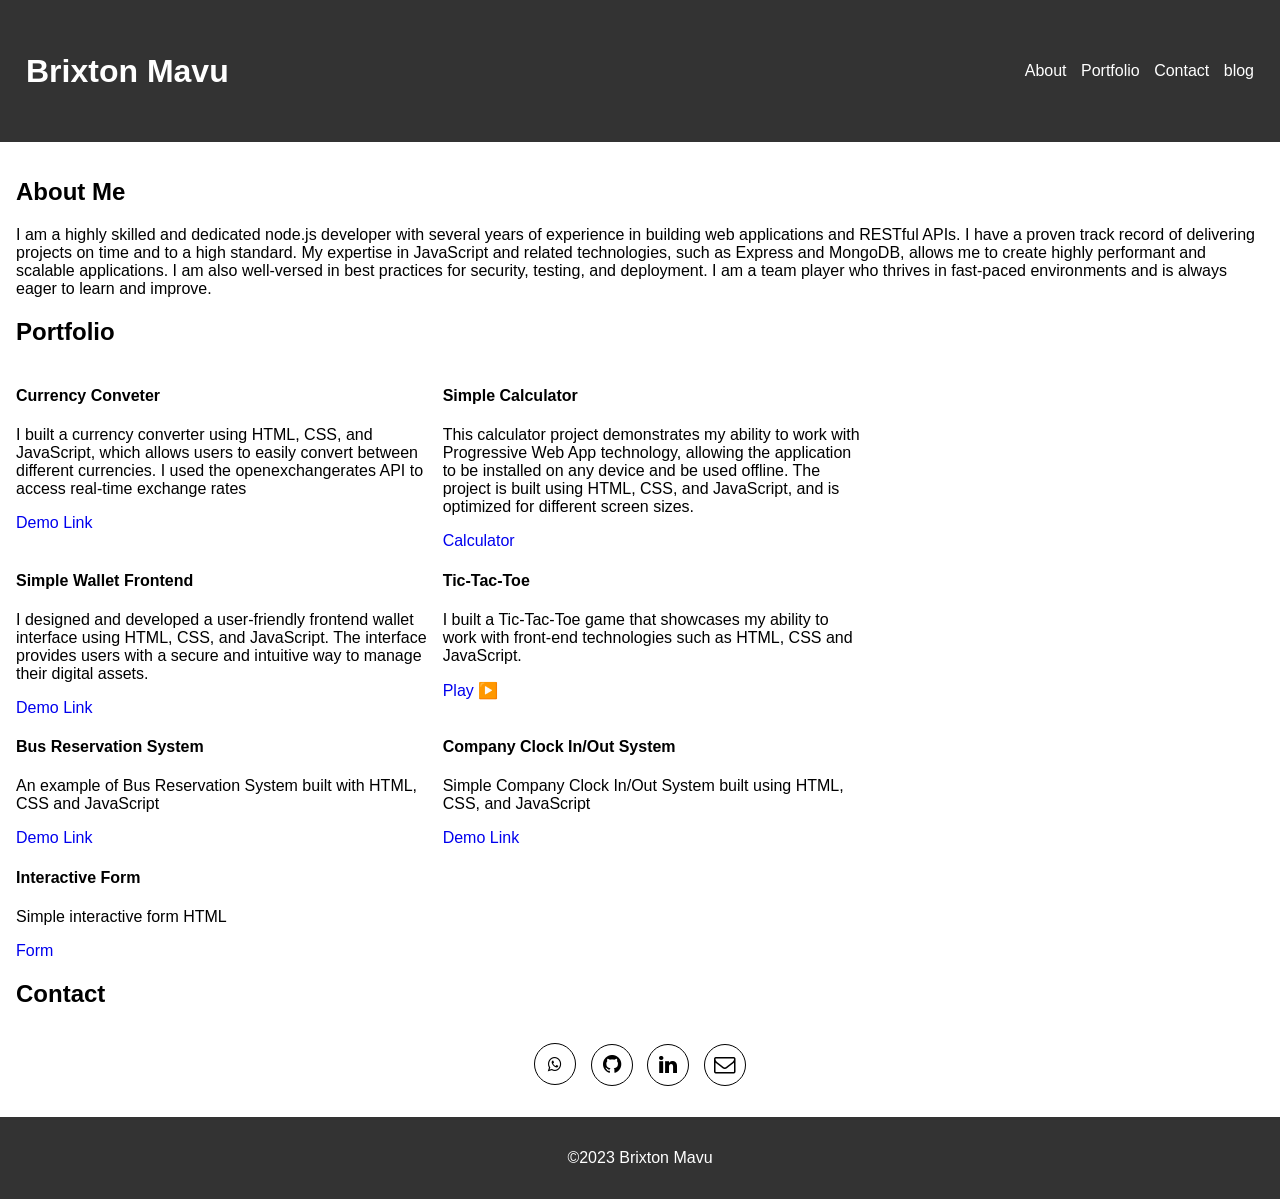
==== index.html @ 009322f6 "Update index.html" ====
<!DOCTYPE html>
<html lang="en">

<head>
	<meta charset="UTF-8">
	<meta http-equiv="X-UA-Compatible" content="IE=edge">
	<meta name="viewport" content="width=device-width, initial-scale=1.0">
	<link rel="stylesheet" href="style.css">
	<title>Brixton Mavu</title>
</head>

<body>
	<header>
		<nav id="navbar">
			<h1 id="heading">Brixton Mavu</h1>
			<ul>
				<li><a href="#about">About</a></li>
				<li><a href="#portfolio">Portfolio</a></li>
				<li><a href="#contact">Contact</a></li>
				<li><a href="https://brixmavu.github.io/js-for-beginners/">blog</a></li>
			</ul>
		</nav>
	</header>
	<main>
		<section id="about">
			<h1>About Me</h1>
			<p>I am a highly skilled and dedicated node.js developer with several years of experience in building web
				applications and RESTful APIs. I have a proven track record of delivering projects on time and to a high
				standard. My expertise in JavaScript and related technologies, such as Express and MongoDB, allows me to
				create highly performant and scalable applications. I am also well-versed in best practices for
				security, testing, and deployment. I am a team player who thrives in fast-paced environments and is
				always eager to learn and improve.</p>
		</section>
		<section id="portfolio">
			<h1>Portfolio</h1>
			<div class="card-layout">
				<!-- A card with given width -->
				<div class="card-layout__item">
					<h4>Currency Conveter</h4>
					<p>I built a currency converter using HTML, CSS, and JavaScript, which allows users to easily convert between different currencies. I used the openexchangerates API to access real-time exchange rates</p>
					<a href="https://brixmavu.github.io/CurrencyConveter/">Demo Link</a>
				</div>
				<div class="card-layout__item">
					<h4>Simple Calculator</h4>
					<p>This calculator project demonstrates my ability to work with Progressive Web App technology, allowing the application to be installed on any device and be used offline. The project is built using HTML, CSS, and JavaScript, and is optimized for different screen sizes.</p>
					<a href="https://brixmavu.github.io/calculator-JS/">Calculator</a>
				</div>
				<div class="card-layout__item">
					<h4>Simple Wallet Frontend</h4>
					<p>I designed and developed a user-friendly frontend wallet interface using HTML, CSS, and JavaScript. The interface provides users with a secure and intuitive way to manage their digital assets.</p>
					<a href="https://brixmavu.github.io/Simple-Wallet-UI-HTML/">Demo Link</a>
				</div>
				<div class="card-layout__item">
					<h4>Tic-Tac-Toe</h4>
					<p>I built a Tic-Tac-Toe game that showcases my ability to work with front-end technologies such as HTML, CSS and JavaScript.</p>
					<a href="https://brixmavu.github.io/Tic-Tac-Toe/">Play ▶️</a>
				</div>
				<div class="card-layout__item">
					<h4>Bus Reservation System</h4>
					<p>An example of Bus Reservation System built with HTML, CSS and JavaScript</p>
					<a href="https://brixmavu.github.io/Bus-Reservations/">Demo Link</a>
				</div>
				<div class="card-layout__item">
					<h4>Company Clock In/Out System</h4>
					<p>Simple Company Clock In/Out System built using HTML, CSS, and JavaScript</p>
					<a href="https://brixmavu.github.io/Company-Clock-In-Out-System/">Demo Link</a>
				</div><div class="card-layout__item">
					<h4>Interactive Form</h4>
					<p>Simple interactive form HTML</p>
					<a href="https://brixmavu.github.io/interactive-form/">Form</a>
				</div>
			</div>
		</section>
		<section id="contact">
			<h1>Contact</h1>
			<div align="center" class="socialbtns">
				<ul>
				<!-- <li><a href="#" class="fa fa-lg fa-facebook"></a></li> -->
				<!-- <li><a href="https://twitter.com/BrixdeMavex" class="fa fa-lg fa-twitter"></a></li> -->
				<li><a href="https://api.whatsapp.com/send?phone=27847481126" class='fa fa-whatsapp'></a></li>
				<!-- <li><a href="#" class="fa fa-lg fa-google-plus"></a></li> -->
				<li><a href="https://github.com/brixmavu" class="fa fa-lg fa-github"></a></li>
				<!-- <li><a href="#" class="fa fa-lg fa-pinterest"></a></li> -->
				<li><a href="https://www.linkedin.com/in/brixton-mavu-785669110/" class="fa fa-lg fa-linkedin"></a></li>
				<!-- <li><a href="#" class="fa fa-lg fa-instagram"></a></li> -->
				<!-- <li><a href="#" class="fa fa-lg fa-youtube"></a></li> -->
				<li><a href="mailto:mavub@gmail.com" class="fa fa-lg fa-envelope-o"></a></li>
				</ul>
				</div>
		</section>
	</main>
	<footer>
		<p>©2023 Brixton Mavu</p>
	</footer>
	<script src="./script.js"></script>
</body>

</html>
---- style.css ----
@import url('//maxcdn.bootstrapcdn.com/font-awesome/4.3.0/css/font-awesome.min.css');

body {
    font-family: Arial, sans-serif;
    margin: 0;
    padding: 0;
}

header {
    background-color: #333;
    color: #fff;
    padding: 1em;
}

header a {
    color: #fff;
    text-decoration: none;
}

#navbar {
	display: flex;
	justify-content: space-between;
	align-items: center;
  }
  #heading {
	font-size: 2rem;
	padding: 10px;
  }
  #navbar ul {
	list-style-type: none;
	margin: 0;
	padding: 0;
  }
  #navbar li {
	display: inline-block;
	margin-right: 10px;
  }
  

main {
    padding: 1em;
}

footer {
    background-color: #333;
    color: #fff;
    padding: 1em;
    text-align: center;
}

.card-layout {
  display: flex;

  /* Put a card in the next row when previous cards take all width */
  flex-wrap: wrap;

  margin-left: -0.25rem;
  margin-right: -0.25rem;
}

.card-layout__item {
  /* There will be 3 cards per row */
  flex-basis: 33.33333%;
/* flex-basis: 50%; */
  padding-left: 0.25rem;
  padding-right: 0.25rem;
}

a, a:hover {
	text-decoration: none;
}

.socialbtns, .socialbtns ul, .socialbtns li {
  margin: 0;
  padding: 5px;
}

.socialbtns li {
    list-style: none outside none;
    display: inline-block;
}

.socialbtns .fa {
	width: 40px;
    height: 28px;
	color: #000;
	background-color: #FFF;
	border: 1px solid #000;
	padding-top: 12px;
	border-radius: 22px;
	-moz-border-radius: 22px;
	-webkit-border-radius: 22px;
	-o-border-radius: 22px;
}

.socialbtns .fa:hover {
	color: #ffffff;
	background-color: #000;
	border: 1px solid #000;
}
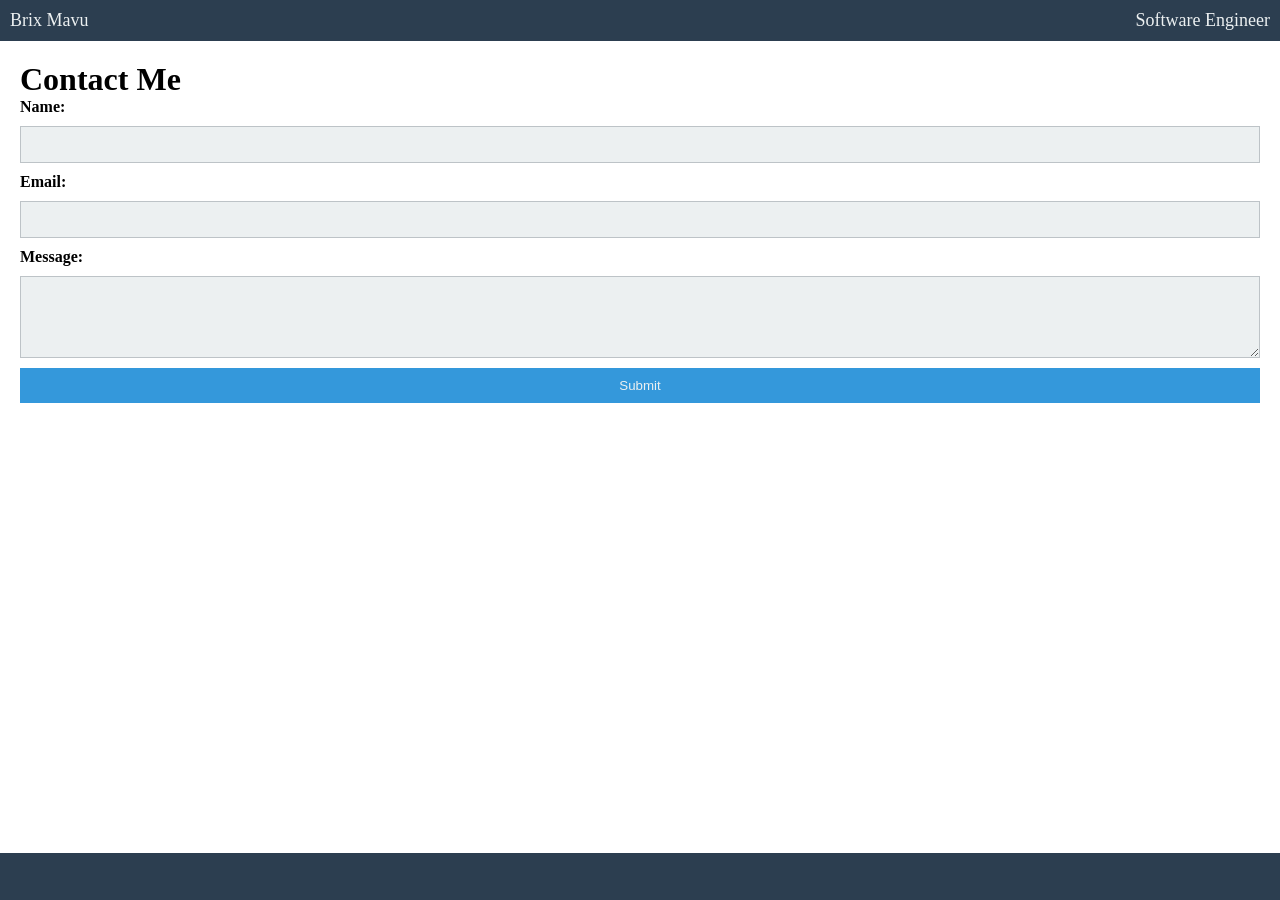
==== commit 66439abf: "new look" ====
--- a/index.html
+++ b/index.html
@@ -1,98 +1,43 @@
 <!DOCTYPE html>
-<html lang="en">
-
+<html>
 <head>
-	<meta charset="UTF-8">
+  <meta charset="UTF-8">
 	<meta http-equiv="X-UA-Compatible" content="IE=edge">
 	<meta name="viewport" content="width=device-width, initial-scale=1.0">
-	<link rel="stylesheet" href="style.css">
+  <link rel="stylesheet" href="./stylesheets/style.css">
+  <link rel="stylesheet" href="./stylesheets/bootstrap-icons.css">
 	<title>Brixton Mavu</title>
 </head>
+<body>
+  <nav>
+    <ul>
+      <li>Brix Mavu</li>
+      <li>Software Engineer</li>
+    </ul>
+  </nav>
 
-<body>
-	<header>
-		<nav id="navbar">
-			<h1 id="heading">Brixton Mavu</h1>
-			<ul>
-				<li><a href="#about">About</a></li>
-				<li><a href="#portfolio">Portfolio</a></li>
-				<li><a href="#contact">Contact</a></li>
-				<li><a href="https://brixmavu.github.io/js-for-beginners/">blog</a></li>
-			</ul>
-		</nav>
-	</header>
-	<main>
-		<section id="about">
-			<h1>About Me</h1>
-			<p>I am a highly skilled and dedicated node.js developer with several years of experience in building web
-				applications and RESTful APIs. I have a proven track record of delivering projects on time and to a high
-				standard. My expertise in JavaScript and related technologies, such as Express and MongoDB, allows me to
-				create highly performant and scalable applications. I am also well-versed in best practices for
-				security, testing, and deployment. I am a team player who thrives in fast-paced environments and is
-				always eager to learn and improve.</p>
-		</section>
-		<section id="portfolio">
-			<h1>Portfolio</h1>
-			<div class="card-layout">
-				<!-- A card with given width -->
-				<div class="card-layout__item">
-					<h4>Currency Conveter</h4>
-					<p>I built a currency converter using HTML, CSS, and JavaScript, which allows users to easily convert between different currencies. I used the openexchangerates API to access real-time exchange rates</p>
-					<a href="https://brixmavu.github.io/CurrencyConveter/">Demo Link</a>
-				</div>
-				<div class="card-layout__item">
-					<h4>Simple Calculator</h4>
-					<p>This calculator project demonstrates my ability to work with Progressive Web App technology, allowing the application to be installed on any device and be used offline. The project is built using HTML, CSS, and JavaScript, and is optimized for different screen sizes.</p>
-					<a href="https://brixmavu.github.io/calculator-JS/">Calculator</a>
-				</div>
-				<div class="card-layout__item">
-					<h4>Simple Wallet Frontend</h4>
-					<p>I designed and developed a user-friendly frontend wallet interface using HTML, CSS, and JavaScript. The interface provides users with a secure and intuitive way to manage their digital assets.</p>
-					<a href="https://brixmavu.github.io/Simple-Wallet-UI-HTML/">Demo Link</a>
-				</div>
-				<div class="card-layout__item">
-					<h4>Tic-Tac-Toe</h4>
-					<p>I built a Tic-Tac-Toe game that showcases my ability to work with front-end technologies such as HTML, CSS and JavaScript.</p>
-					<a href="https://brixmavu.github.io/Tic-Tac-Toe/">Play ▶️</a>
-				</div>
-				<div class="card-layout__item">
-					<h4>Bus Reservation System</h4>
-					<p>An example of Bus Reservation System built with HTML, CSS and JavaScript</p>
-					<a href="https://brixmavu.github.io/Bus-Reservations/">Demo Link</a>
-				</div>
-				<div class="card-layout__item">
-					<h4>Company Clock In/Out System</h4>
-					<p>Simple Company Clock In/Out System built using HTML, CSS, and JavaScript</p>
-					<a href="https://brixmavu.github.io/Company-Clock-In-Out-System/">Demo Link</a>
-				</div><div class="card-layout__item">
-					<h4>Interactive Form</h4>
-					<p>Simple interactive form HTML</p>
-					<a href="https://brixmavu.github.io/interactive-form/">Form</a>
-				</div>
-			</div>
-		</section>
-		<section id="contact">
-			<h1>Contact</h1>
-			<div align="center" class="socialbtns">
-				<ul>
-				<!-- <li><a href="#" class="fa fa-lg fa-facebook"></a></li> -->
-				<!-- <li><a href="https://twitter.com/BrixdeMavex" class="fa fa-lg fa-twitter"></a></li> -->
-				<li><a href="https://api.whatsapp.com/send?phone=27847481126" class='fa fa-whatsapp'></a></li>
-				<!-- <li><a href="#" class="fa fa-lg fa-google-plus"></a></li> -->
-				<li><a href="https://github.com/brixmavu" class="fa fa-lg fa-github"></a></li>
-				<!-- <li><a href="#" class="fa fa-lg fa-pinterest"></a></li> -->
-				<li><a href="https://www.linkedin.com/in/brixton-mavu-785669110/" class="fa fa-lg fa-linkedin"></a></li>
-				<!-- <li><a href="#" class="fa fa-lg fa-instagram"></a></li> -->
-				<!-- <li><a href="#" class="fa fa-lg fa-youtube"></a></li> -->
-				<li><a href="mailto:mavub@gmail.com" class="fa fa-lg fa-envelope-o"></a></li>
-				</ul>
-				</div>
-		</section>
-	</main>
-	<footer>
-		<p>©2023 Brixton Mavu</p>
-	</footer>
-	<script src="./script.js"></script>
+  <main>
+    <h1>Contact Me</h1>
+    <form id="contact-form">
+      <label for="name">Name:</label>
+      <input type="text" id="name" name="name" required>
+
+      <label for="email">Email:</label>
+      <input type="email" id="email" name="email" required>
+
+      <label for="message">Message:</label>
+      <textarea id="message" name="message" rows="4" required></textarea>
+
+      <button type="submit">Submit</button>
+    </form>
+  </main>
+
+  <footer>
+  <a href="https://wa.me/27847481126" class="bi bi-whatsapp" target="_blank" title="WhatsApp"></a>
+  <a href="https://github.com/brixmavu" class="bi bi-github" target="_blank" title="GitHub"></a>
+  <a href="https://www.linkedin.com/in/brixton-mavu-785669110/" class="bi bi-linkedin" target="_blank" title="LinkedIn"></a>
+  <a href="mailto:mavub@gmail.com" class="bi bi-envelope-fill" title="Email"></a>
+</footer>
+<script src="./javascripts/script.js"></script>
 </body>
-
-</html>
+</html>
--- a/stylesheets/style.css
+++ b/stylesheets/style.css
@@ -0,0 +1,94 @@
+ /* Reset default styles */
+ * {
+    margin: 0;
+    padding: 0;
+    box-sizing: border-box;
+  }
+
+
+/* Style for the navigation bar */
+nav {
+  background-color: #2C3E50;
+  color: #ECF0F1;
+  padding: 10px;
+}
+
+ul {
+  display: flex;
+  justify-content: space-between;
+  list-style-type: none;
+  margin: 0;
+  padding: 0;
+}
+
+li {
+  font-size: 18px;
+}
+
+/* Style for the main content */
+main {
+  padding: 20px;
+}
+
+/* Style for the form */
+form {
+  display: grid;
+  grid-gap: 10px;
+}
+
+label {
+  font-weight: bold;
+}
+
+input,
+textarea {
+  width: 100%;
+  padding: 10px;
+  border: 1px solid #BDC3C7; /* Added border color */
+  background-color: #ECF0F1;
+  color: #34495E;
+}
+
+button {
+  padding: 10px 20px;
+  background-color: #3498DB;
+  color: #ECF0F1;
+  border: none;
+  cursor: pointer;
+}
+
+/* Style for the footer */
+/* footer {
+  background-color: #2C3E50;
+  padding: 10px;
+  text-align: center;
+} */
+
+footer {
+  position: fixed;
+  left: 0;
+  bottom: 0;
+  width: 100%;
+  background-color: #2C3E50;
+  color: #ECF0F1;
+  text-align: center;
+  padding: 10px 0;
+}
+
+footer a {
+  text-decoration: none;
+  color: inherit;
+}
+footer a:hover {
+  text-decoration: underline;
+}
+.bi {
+  font-size: 24px; /* Adjust size as needed */
+  padding: 8px;
+}
+
+a {
+  color: #3498DB;
+  margin-right: 10px;
+  text-decoration: none;
+}
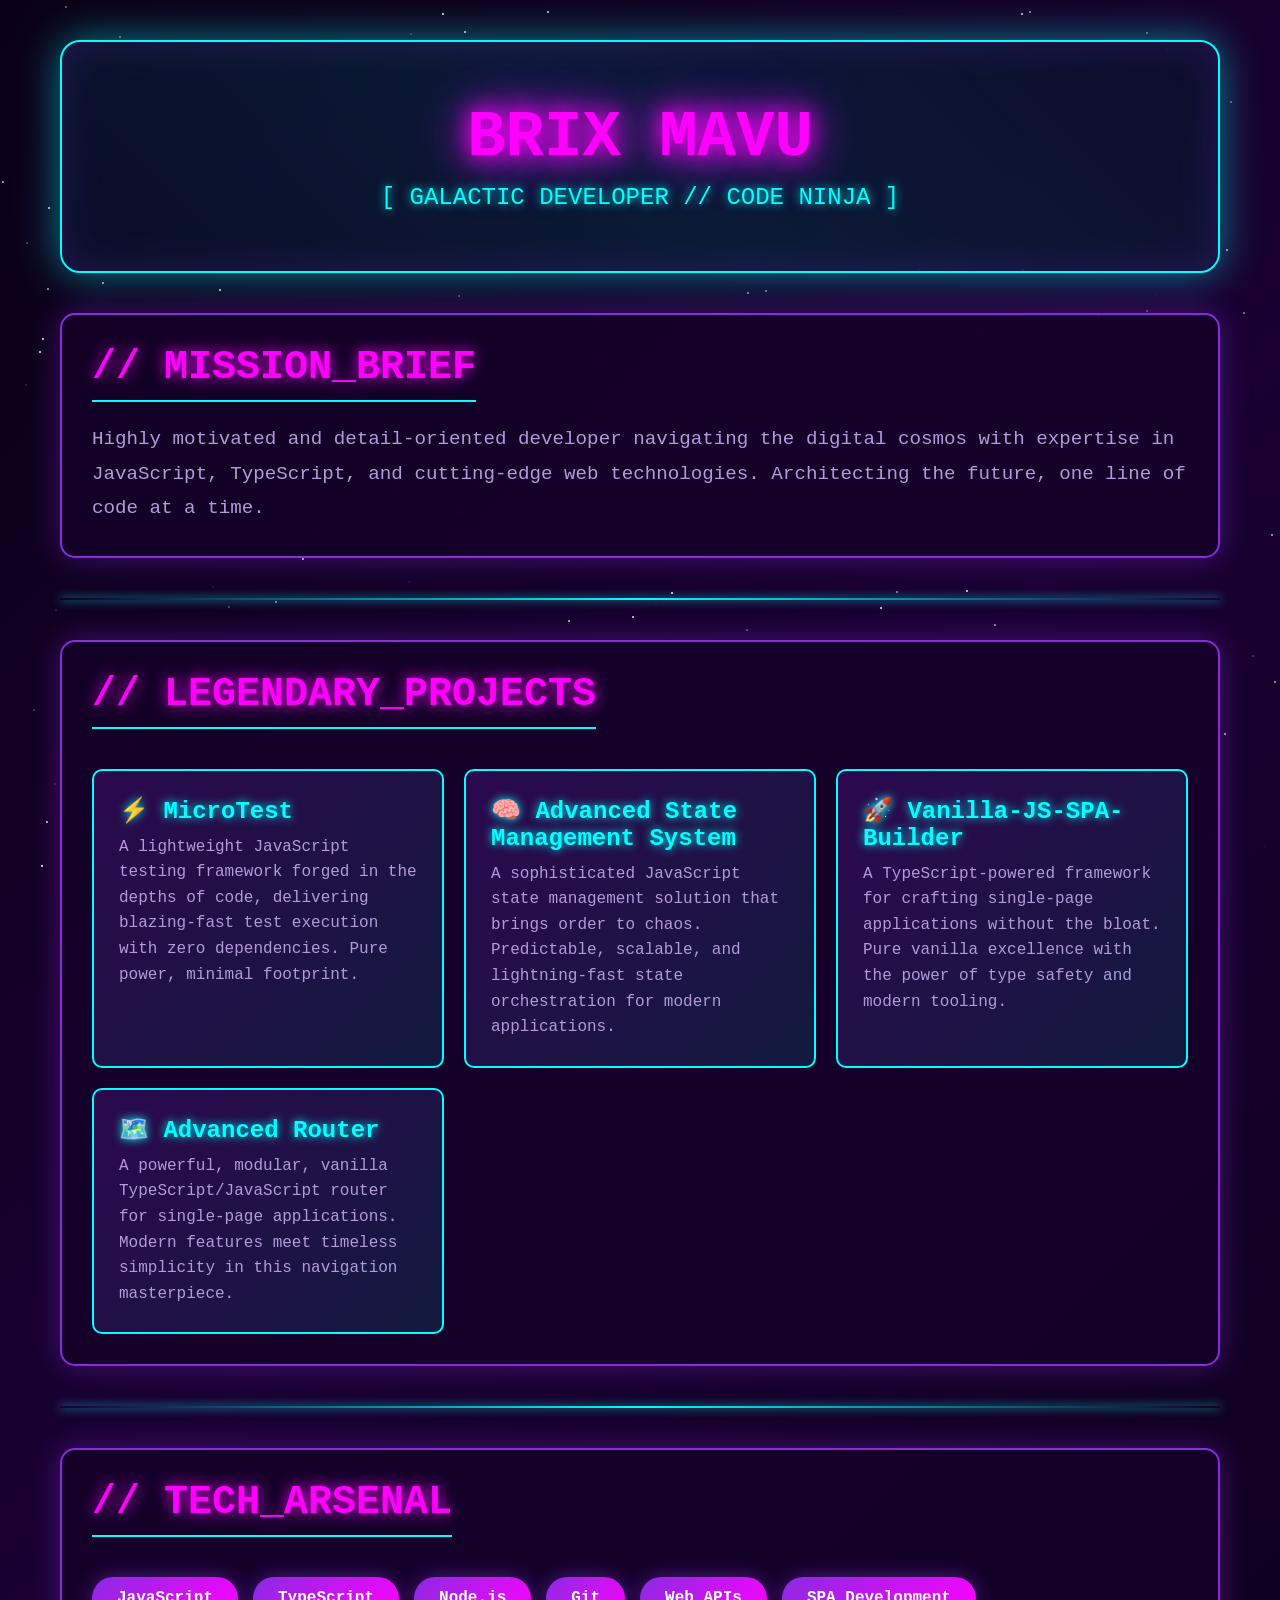
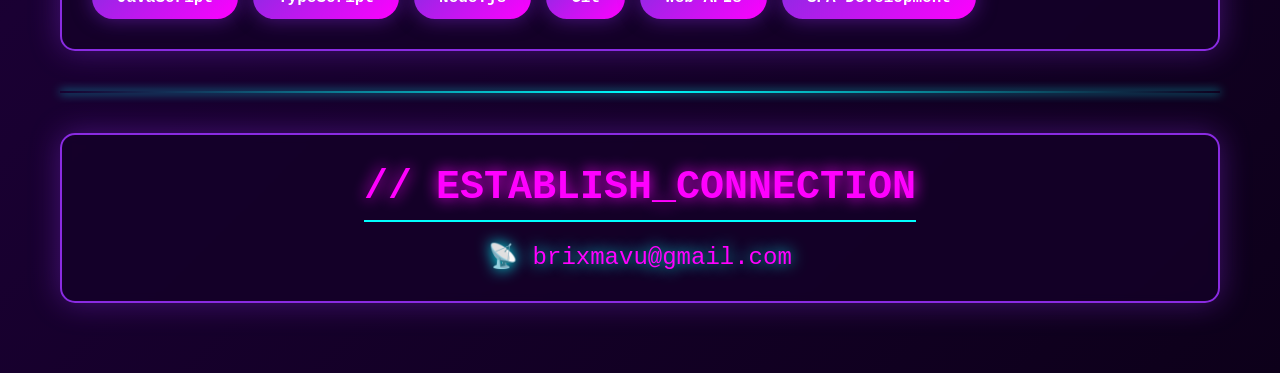
==== commit 79cad454: "fresh look" ====
--- a/index.html
+++ b/index.html
@@ -1,43 +1,404 @@
 <!DOCTYPE html>
-<html>
+<html lang="en">
 <head>
-  <meta charset="UTF-8">
-	<meta http-equiv="X-UA-Compatible" content="IE=edge">
-	<meta name="viewport" content="width=device-width, initial-scale=1.0">
-  <link rel="stylesheet" href="./stylesheets/style.css">
-  <link rel="stylesheet" href="./stylesheets/bootstrap-icons.css">
-	<title>Brixton Mavu</title>
+    <meta charset="UTF-8">
+    <meta name="viewport" content="width=device-width, initial-scale=1.0">
+    <title>Brix Mavu - Galactic Developer</title>
+    <style>
+        * {
+            margin: 0;
+            padding: 0;
+            box-sizing: border-box;
+        }
+
+        body {
+            font-family: 'Courier New', monospace;
+            background: linear-gradient(135deg, #0a0015 0%, #1a0033 50%, #0d001a 100%);
+            color: #00ffff;
+            overflow-x: hidden;
+            position: relative;
+            min-height: 100vh;
+        }
+
+        #stars {
+            position: fixed;
+            top: 0;
+            left: 0;
+            width: 100%;
+            height: 100%;
+            pointer-events: none;
+            z-index: 0;
+        }
+
+        .star {
+            position: absolute;
+            width: 2px;
+            height: 2px;
+            background: #fff;
+            border-radius: 50%;
+            animation: twinkle 3s infinite;
+        }
+
+        @keyframes twinkle {
+            0%, 100% { opacity: 0.3; }
+            50% { opacity: 1; }
+        }
+
+        .container {
+            max-width: 1200px;
+            margin: 0 auto;
+            padding: 40px 20px;
+            position: relative;
+            z-index: 1;
+        }
+
+        header {
+            text-align: center;
+            padding: 60px 20px;
+            background: rgba(10, 0, 30, 0.7);
+            border: 2px solid #00ffff;
+            border-radius: 20px;
+            box-shadow: 0 0 40px rgba(0, 255, 255, 0.5), inset 0 0 40px rgba(138, 43, 226, 0.2);
+            margin-bottom: 40px;
+            position: relative;
+            overflow: hidden;
+            backdrop-filter: blur(10px);
+        }
+
+        header::before {
+            content: '';
+            position: absolute;
+            top: -50%;
+            left: -50%;
+            width: 200%;
+            height: 200%;
+            background: linear-gradient(45deg, transparent, rgba(0, 255, 255, 0.1), transparent);
+            animation: scan 4s linear infinite;
+        }
+
+        @keyframes scan {
+            0% { transform: translateX(-100%) translateY(-100%) rotate(45deg); }
+            100% { transform: translateX(100%) translateY(100%) rotate(45deg); }
+        }
+
+        h1 {
+            font-size: 4rem;
+            color: #ff00ff;
+            text-shadow: 0 0 20px #ff00ff, 0 0 40px #ff00ff, 0 0 60px #8a2be2;
+            margin-bottom: 10px;
+            animation: glow 2s ease-in-out infinite alternate;
+            position: relative;
+            z-index: 1;
+        }
+
+        @keyframes glow {
+            from { text-shadow: 0 0 20px #ff00ff, 0 0 40px #ff00ff, 0 0 60px #8a2be2; }
+            to { text-shadow: 0 0 30px #ff00ff, 0 0 60px #ff00ff, 0 0 90px #8a2be2; }
+        }
+
+        .subtitle {
+            font-size: 1.5rem;
+            color: #00ffff;
+            text-shadow: 0 0 10px #00ffff;
+            position: relative;
+            z-index: 1;
+        }
+
+        .section {
+            background: rgba(20, 0, 40, 0.8);
+            border: 2px solid #8a2be2;
+            border-radius: 15px;
+            padding: 30px;
+            margin-bottom: 30px;
+            box-shadow: 0 0 30px rgba(138, 43, 226, 0.4);
+            transition: all 0.3s ease;
+            backdrop-filter: blur(5px);
+        }
+
+        .section:hover {
+            transform: translateY(-5px);
+            box-shadow: 0 0 50px rgba(138, 43, 226, 0.7), 0 0 30px rgba(0, 255, 255, 0.4);
+            border-color: #00ffff;
+        }
+
+        h2 {
+            font-size: 2.5rem;
+            color: #ff00ff;
+            text-shadow: 0 0 15px #ff00ff;
+            margin-bottom: 20px;
+            border-bottom: 2px solid #00ffff;
+            padding-bottom: 10px;
+            display: inline-block;
+        }
+
+        .summary {
+            font-size: 1.2rem;
+            line-height: 1.8;
+            color: #b19cd9;
+        }
+
+        .projects-grid {
+            display: grid;
+            grid-template-columns: repeat(auto-fit, minmax(300px, 1fr));
+            gap: 20px;
+            margin-top: 20px;
+        }
+
+        .project-card {
+            background: linear-gradient(135deg, rgba(138, 43, 226, 0.2), rgba(0, 255, 255, 0.1));
+            border: 2px solid #00ffff;
+            border-radius: 10px;
+            padding: 25px;
+            transition: all 0.3s ease;
+            position: relative;
+            overflow: hidden;
+            cursor: pointer;
+        }
+
+        .project-card::before {
+            content: '';
+            position: absolute;
+            top: 0;
+            left: -100%;
+            width: 100%;
+            height: 100%;
+            background: linear-gradient(90deg, transparent, rgba(255, 0, 255, 0.3), transparent);
+            transition: left 0.5s;
+        }
+
+        .project-card:hover::before {
+            left: 100%;
+        }
+
+        .project-card:hover {
+            transform: scale(1.05) rotateY(5deg);
+            box-shadow: 0 0 40px rgba(255, 0, 255, 0.6);
+            border-color: #ff00ff;
+        }
+
+        .project-card h3 {
+            color: #00ffff;
+            font-size: 1.5rem;
+            margin-bottom: 10px;
+            text-shadow: 0 0 10px #00ffff;
+        }
+
+        .project-card p {
+            color: #b19cd9;
+            line-height: 1.6;
+        }
+
+        .skills-list {
+            display: flex;
+            flex-wrap: wrap;
+            gap: 15px;
+            margin-top: 20px;
+        }
+
+        .skill-tag {
+            background: linear-gradient(135deg, #8a2be2, #ff00ff);
+            color: #fff;
+            padding: 12px 25px;
+            border-radius: 25px;
+            font-weight: bold;
+            box-shadow: 0 0 20px rgba(138, 43, 226, 0.5);
+            transition: all 0.3s ease;
+            cursor: pointer;
+            position: relative;
+            overflow: hidden;
+        }
+
+        .skill-tag::before {
+            content: '';
+            position: absolute;
+            top: 50%;
+            left: 50%;
+            width: 0;
+            height: 0;
+            border-radius: 50%;
+            background: rgba(255, 255, 255, 0.3);
+            transform: translate(-50%, -50%);
+            transition: width 0.5s, height 0.5s;
+        }
+
+        .skill-tag:hover::before {
+            width: 300px;
+            height: 300px;
+        }
+
+        .skill-tag:hover {
+            transform: scale(1.1) rotate(-3deg);
+            box-shadow: 0 0 30px rgba(255, 0, 255, 0.8);
+        }
+
+        .contact {
+            text-align: center;
+            font-size: 1.5rem;
+            color: #00ffff;
+            text-shadow: 0 0 15px #00ffff;
+        }
+
+        .contact a {
+            color: #ff00ff;
+            text-decoration: none;
+            transition: all 0.3s;
+            position: relative;
+        }
+
+        .contact a::after {
+            content: '';
+            position: absolute;
+            bottom: -5px;
+            left: 0;
+            width: 0;
+            height: 2px;
+            background: #ff00ff;
+            transition: width 0.3s;
+            box-shadow: 0 0 10px #ff00ff;
+        }
+
+        .contact a:hover::after {
+            width: 100%;
+        }
+
+        .contact a:hover {
+            text-shadow: 0 0 20px #ff00ff;
+        }
+
+        @media (max-width: 768px) {
+            h1 { font-size: 2.5rem; }
+            .subtitle { font-size: 1.2rem; }
+            h2 { font-size: 2rem; }
+            .projects-grid { grid-template-columns: 1fr; }
+        }
+
+        .cyber-line {
+            height: 2px;
+            background: linear-gradient(90deg, transparent, #00ffff, transparent);
+            margin: 40px 0;
+            box-shadow: 0 0 10px #00ffff;
+            animation: pulse 2s infinite;
+        }
+
+        @keyframes pulse {
+            0%, 100% { opacity: 1; }
+            50% { opacity: 0.5; }
+        }
+    </style>
 </head>
 <body>
-  <nav>
-    <ul>
-      <li>Brix Mavu</li>
-      <li>Software Engineer</li>
-    </ul>
-  </nav>
-
-  <main>
-    <h1>Contact Me</h1>
-    <form id="contact-form">
-      <label for="name">Name:</label>
-      <input type="text" id="name" name="name" required>
-
-      <label for="email">Email:</label>
-      <input type="email" id="email" name="email" required>
-
-      <label for="message">Message:</label>
-      <textarea id="message" name="message" rows="4" required></textarea>
-
-      <button type="submit">Submit</button>
-    </form>
-  </main>
-
-  <footer>
-  <a href="https://wa.me/27847481126" class="bi bi-whatsapp" target="_blank" title="WhatsApp"></a>
-  <a href="https://github.com/brixmavu" class="bi bi-github" target="_blank" title="GitHub"></a>
-  <a href="https://www.linkedin.com/in/brixton-mavu-785669110/" class="bi bi-linkedin" target="_blank" title="LinkedIn"></a>
-  <a href="mailto:mavub@gmail.com" class="bi bi-envelope-fill" title="Email"></a>
-</footer>
-<script src="./javascripts/script.js"></script>
+    <div id="stars"></div>
+    
+    <div class="container">
+        <header>
+            <h1>BRIX MAVU</h1>
+            <p class="subtitle">[ GALACTIC DEVELOPER // CODE NINJA ]</p>
+        </header>
+
+        <section class="section">
+            <h2>// MISSION_BRIEF</h2>
+            <p class="summary">
+                Highly motivated and detail-oriented developer navigating the digital cosmos with expertise in JavaScript, TypeScript, and cutting-edge web technologies. Architecting the future, one line of code at a time.
+            </p>
+        </section>
+
+        <div class="cyber-line"></div>
+
+        <section class="section">
+            <h2>// LEGENDARY_PROJECTS</h2>
+            <div class="projects-grid">
+                <div class="project-card">
+                    <h3>⚡ MicroTest</h3>
+                    <p>A lightweight JavaScript testing framework forged in the depths of code, delivering blazing-fast test execution with zero dependencies. Pure power, minimal footprint.</p>
+                </div>
+                
+                <div class="project-card">
+                    <h3>🧠 Advanced State Management System</h3>
+                    <p>A sophisticated JavaScript state management solution that brings order to chaos. Predictable, scalable, and lightning-fast state orchestration for modern applications.</p>
+                </div>
+                
+                <div class="project-card">
+                    <h3>🚀 Vanilla-JS-SPA-Builder</h3>
+                    <p>A TypeScript-powered framework for crafting single-page applications without the bloat. Pure vanilla excellence with the power of type safety and modern tooling.</p>
+                </div>
+                
+                <div class="project-card">
+                    <h3>🗺️ Advanced Router</h3>
+                    <p>A powerful, modular, vanilla TypeScript/JavaScript router for single-page applications. Modern features meet timeless simplicity in this navigation masterpiece.</p>
+                </div>
+            </div>
+        </section>
+
+        <div class="cyber-line"></div>
+
+        <section class="section">
+            <h2>// TECH_ARSENAL</h2>
+            <div class="skills-list">
+                <span class="skill-tag">JavaScript</span>
+                <span class="skill-tag">TypeScript</span>
+                <span class="skill-tag">Node.js</span>
+                <span class="skill-tag">Git</span>
+                <span class="skill-tag">Web APIs</span>
+                <span class="skill-tag">SPA Development</span>
+            </div>
+        </section>
+
+        <div class="cyber-line"></div>
+
+        <section class="section">
+            <div class="contact">
+                <h2>// ESTABLISH_CONNECTION</h2>
+                <p>📡 <a href="mailto:brixmavu@gmail.com">brixmavu@gmail.com</a></p>
+            </div>
+        </section>
+    </div>
+
+    <script>
+        // Generate starfield
+        const starsContainer = document.getElementById('stars');
+        for (let i = 0; i < 200; i++) {
+            const star = document.createElement('div');
+            star.className = 'star';
+            star.style.left = Math.random() * 100 + '%';
+            star.style.top = Math.random() * 100 + '%';
+            star.style.animationDelay = Math.random() * 3 + 's';
+            star.style.opacity = Math.random();
+            starsContainer.appendChild(star);
+        }
+
+        // Add parallax effect to sections
+        document.addEventListener('mousemove', (e) => {
+            const sections = document.querySelectorAll('.section');
+            const x = e.clientX / window.innerWidth;
+            const y = e.clientY / window.innerHeight;
+            
+            sections.forEach((section, index) => {
+                const speed = (index + 1) * 2;
+                const xOffset = (x - 0.5) * speed;
+                const yOffset = (y - 0.5) * speed;
+                section.style.transform = `translate(${xOffset}px, ${yOffset}px)`;
+            });
+        });
+
+        // Skill tag click effect
+        document.querySelectorAll('.skill-tag').forEach(tag => {
+            tag.addEventListener('click', function() {
+                this.style.animation = 'none';
+                setTimeout(() => {
+                    this.style.animation = '';
+                }, 10);
+            });
+        });
+
+        // Project card click animation
+        document.querySelectorAll('.project-card').forEach(card => {
+            card.addEventListener('click', function() {
+                this.style.transform = 'scale(0.95)';
+                setTimeout(() => {
+                    this.style.transform = '';
+                }, 200);
+            });
+        });
+    </script>
 </body>
-</html>+</html>
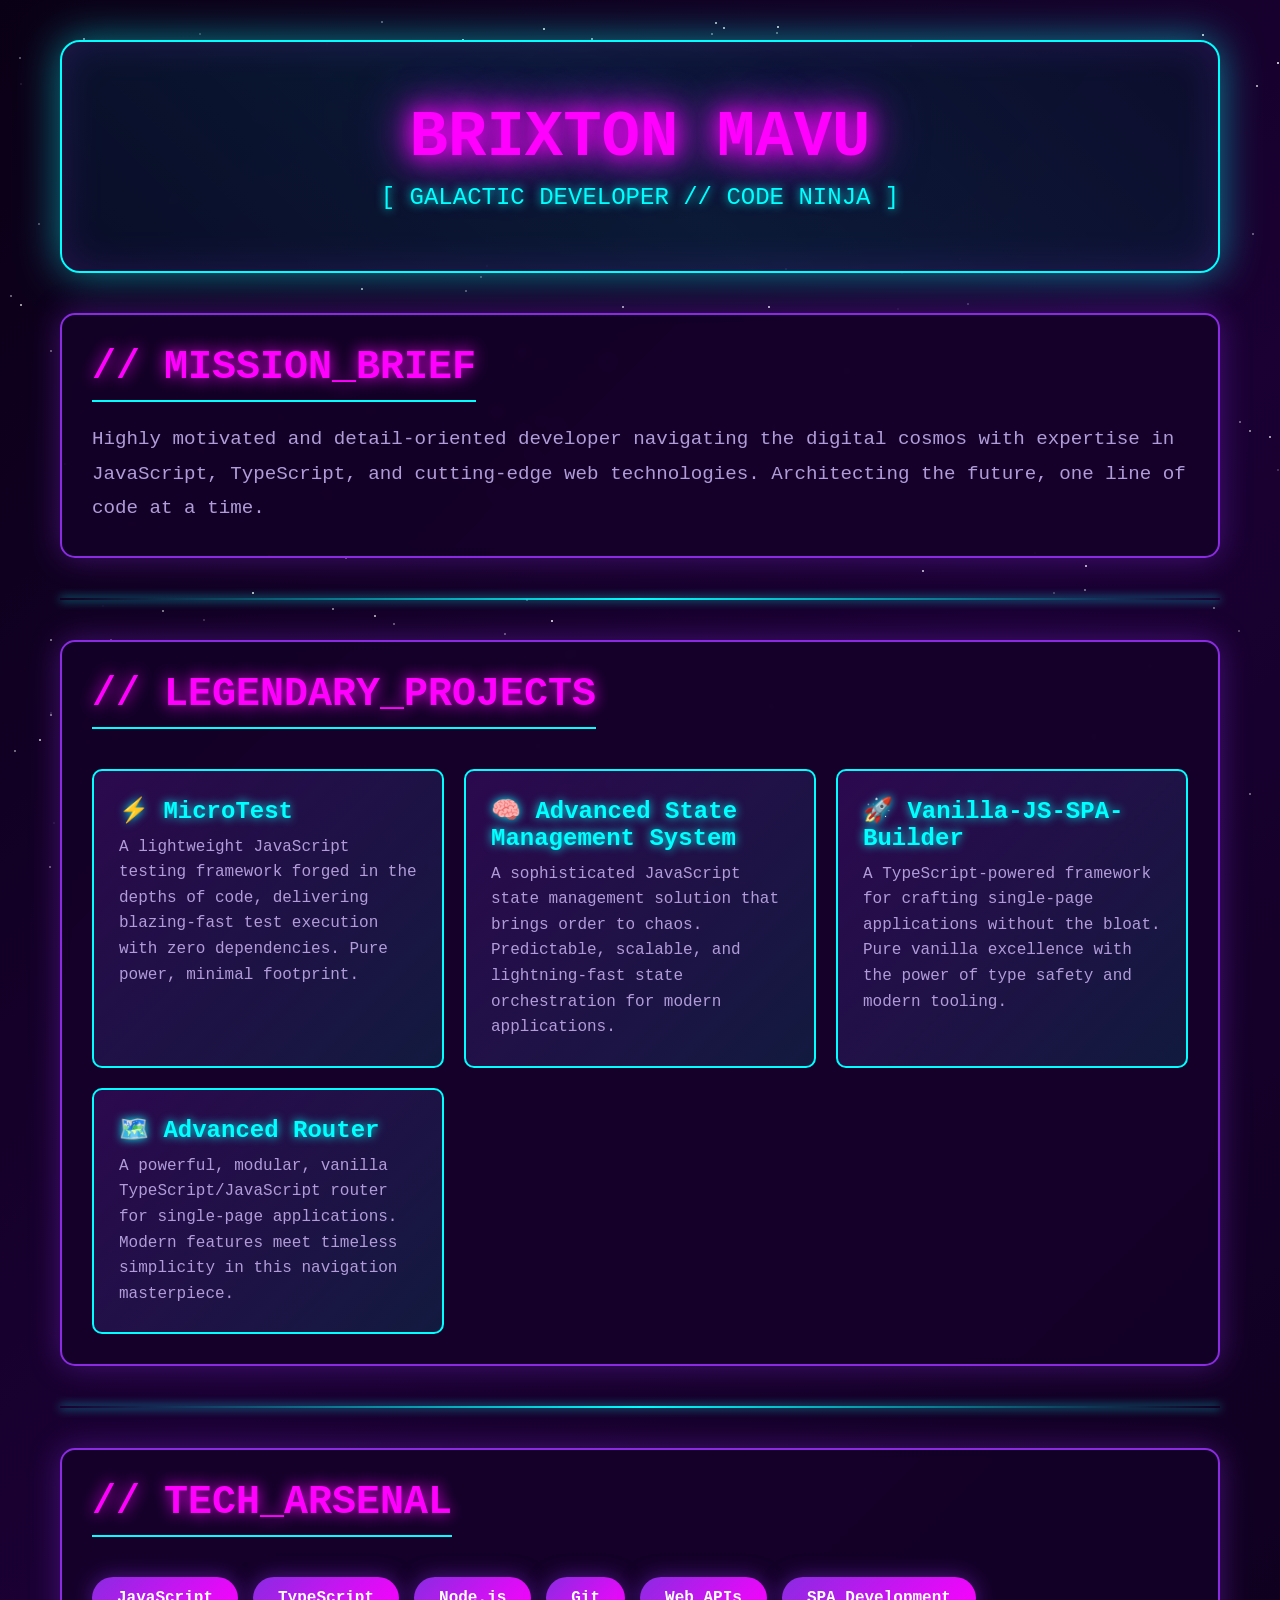
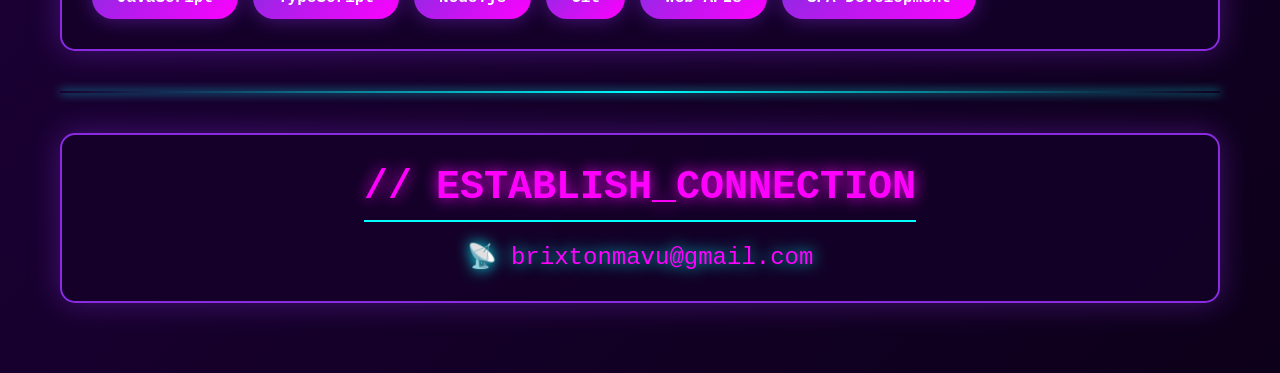
==== commit 958a23ed: "edited names and email" ====
--- a/index.html
+++ b/index.html
@@ -3,7 +3,7 @@
 <head>
     <meta charset="UTF-8">
     <meta name="viewport" content="width=device-width, initial-scale=1.0">
-    <title>Brix Mavu - Galactic Developer</title>
+    <title>Brixton Mavu - Galactic Developer</title>
     <style>
         * {
             margin: 0;
@@ -291,7 +291,7 @@
     
     <div class="container">
         <header>
-            <h1>BRIX MAVU</h1>
+            <h1>BRIXTON MAVU</h1>
             <p class="subtitle">[ GALACTIC DEVELOPER // CODE NINJA ]</p>
         </header>
 
@@ -348,7 +348,7 @@
         <section class="section">
             <div class="contact">
                 <h2>// ESTABLISH_CONNECTION</h2>
-                <p>📡 <a href="mailto:brixmavu@gmail.com">brixmavu@gmail.com</a></p>
+                <p>📡 <a href="mailto:brixtonmavu@gmail.com">brixtonmavu@gmail.com</a></p>
             </div>
         </section>
     </div>
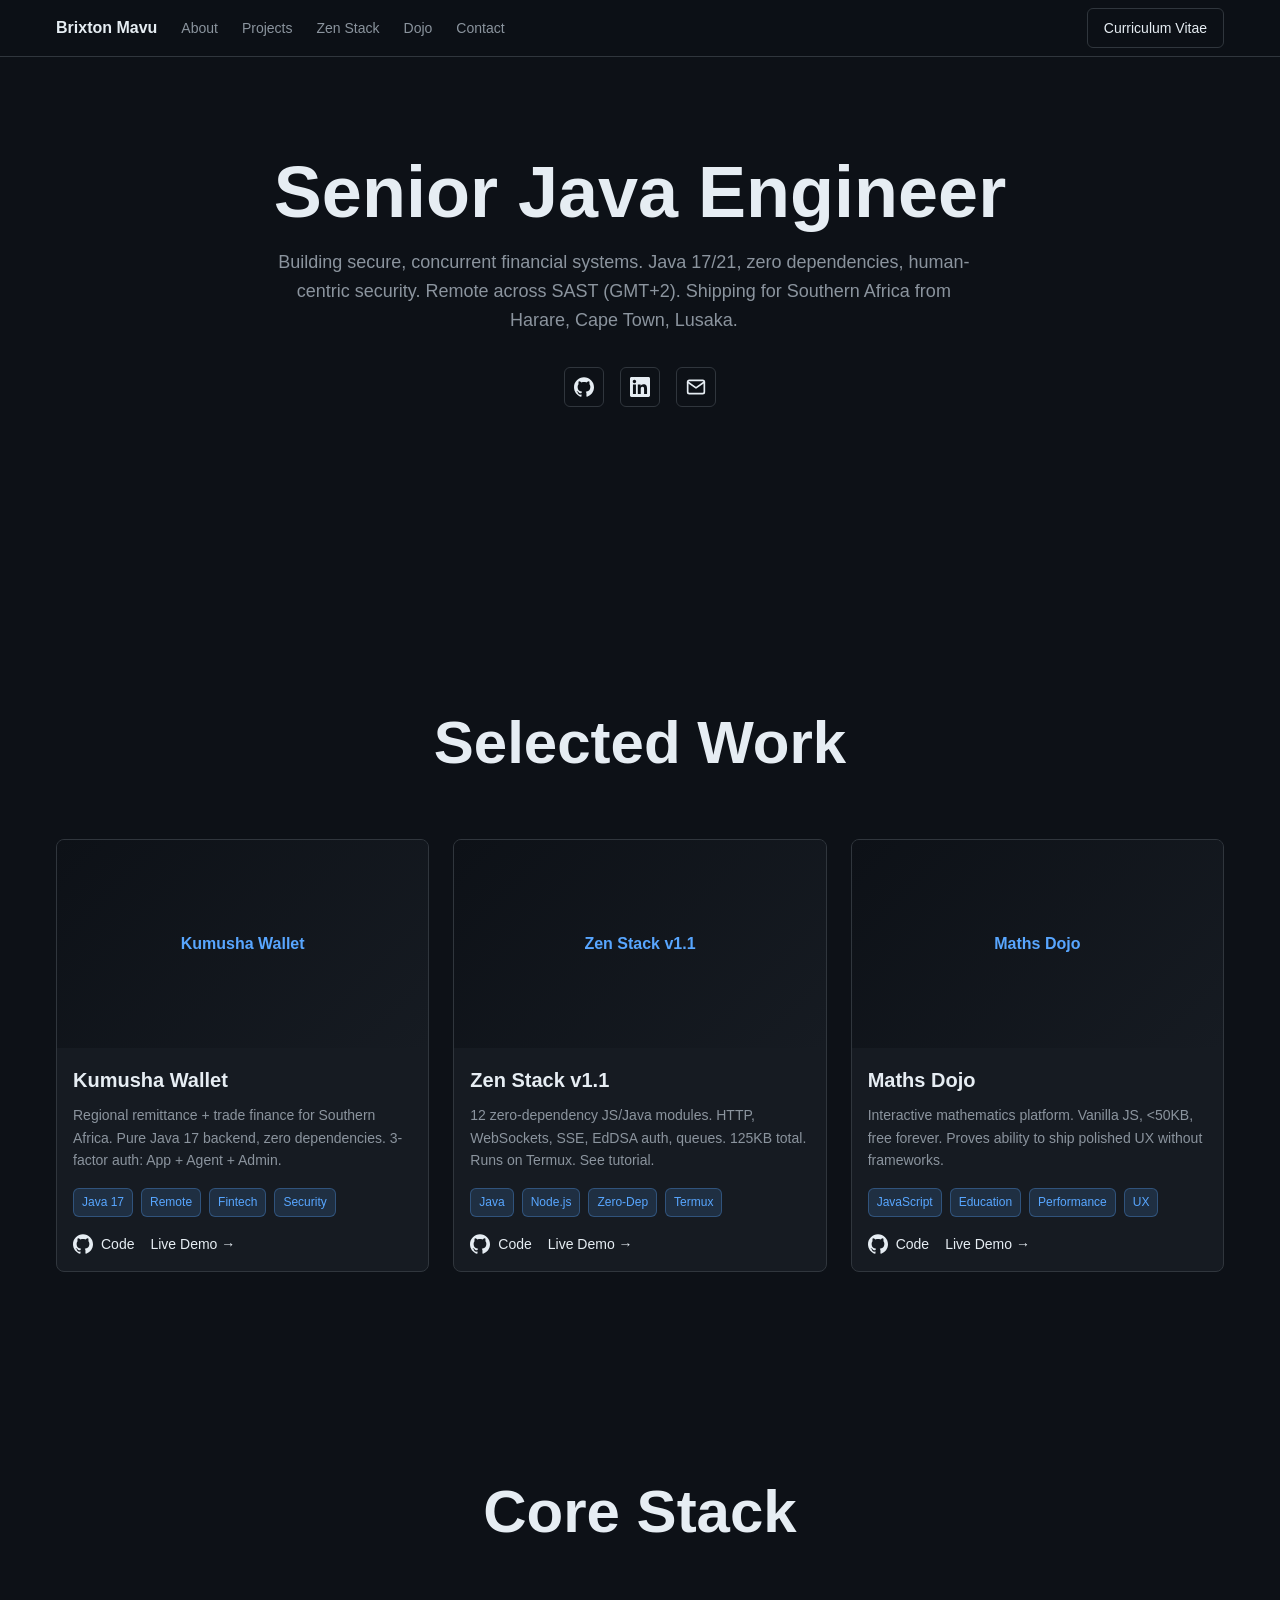
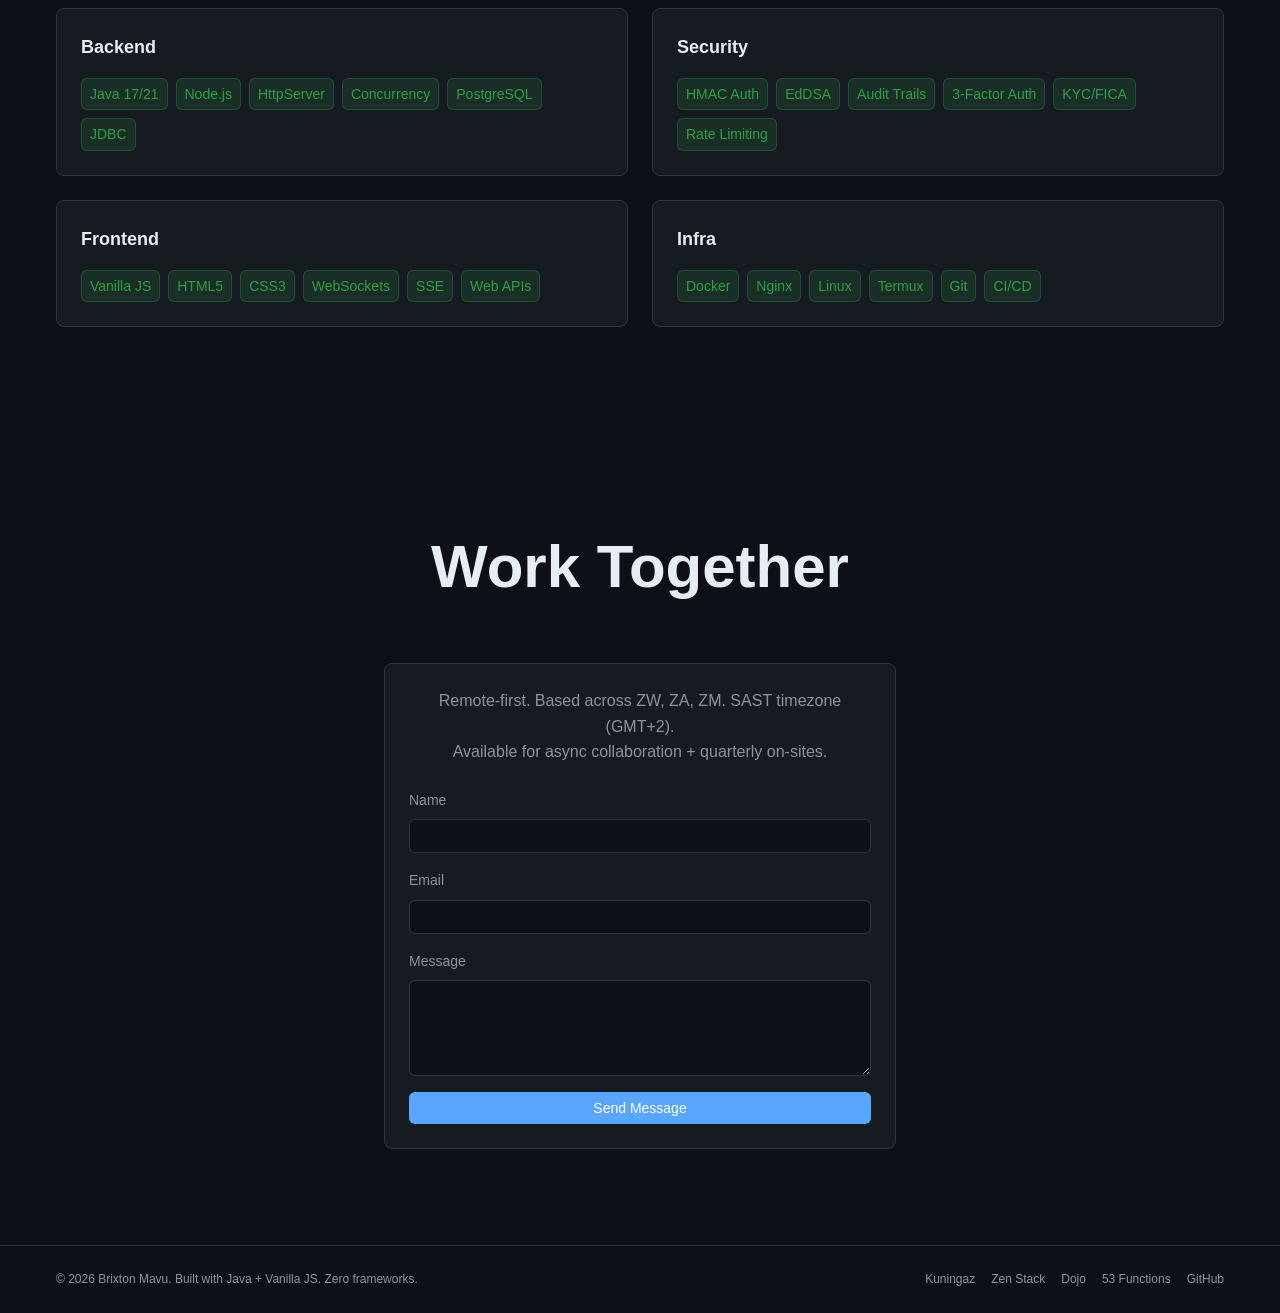
==== commit 57162aa1: "feat: portfolio v2 - github pages ready, zero-dep, puzzle wired" ====
--- a/index.html
+++ b/index.html
@@ -1,404 +1,171 @@
 <!DOCTYPE html>
 <html lang="en">
 <head>
-    <meta charset="UTF-8">
-    <meta name="viewport" content="width=device-width, initial-scale=1.0">
-    <title>Brixton Mavu - Galactic Developer</title>
-    <style>
-        * {
-            margin: 0;
-            padding: 0;
-            box-sizing: border-box;
-        }
-
-        body {
-            font-family: 'Courier New', monospace;
-            background: linear-gradient(135deg, #0a0015 0%, #1a0033 50%, #0d001a 100%);
-            color: #00ffff;
-            overflow-x: hidden;
-            position: relative;
-            min-height: 100vh;
-        }
-
-        #stars {
-            position: fixed;
-            top: 0;
-            left: 0;
-            width: 100%;
-            height: 100%;
-            pointer-events: none;
-            z-index: 0;
-        }
-
-        .star {
-            position: absolute;
-            width: 2px;
-            height: 2px;
-            background: #fff;
-            border-radius: 50%;
-            animation: twinkle 3s infinite;
-        }
-
-        @keyframes twinkle {
-            0%, 100% { opacity: 0.3; }
-            50% { opacity: 1; }
-        }
-
-        .container {
-            max-width: 1200px;
-            margin: 0 auto;
-            padding: 40px 20px;
-            position: relative;
-            z-index: 1;
-        }
-
-        header {
-            text-align: center;
-            padding: 60px 20px;
-            background: rgba(10, 0, 30, 0.7);
-            border: 2px solid #00ffff;
-            border-radius: 20px;
-            box-shadow: 0 0 40px rgba(0, 255, 255, 0.5), inset 0 0 40px rgba(138, 43, 226, 0.2);
-            margin-bottom: 40px;
-            position: relative;
-            overflow: hidden;
-            backdrop-filter: blur(10px);
-        }
-
-        header::before {
-            content: '';
-            position: absolute;
-            top: -50%;
-            left: -50%;
-            width: 200%;
-            height: 200%;
-            background: linear-gradient(45deg, transparent, rgba(0, 255, 255, 0.1), transparent);
-            animation: scan 4s linear infinite;
-        }
-
-        @keyframes scan {
-            0% { transform: translateX(-100%) translateY(-100%) rotate(45deg); }
-            100% { transform: translateX(100%) translateY(100%) rotate(45deg); }
-        }
-
-        h1 {
-            font-size: 4rem;
-            color: #ff00ff;
-            text-shadow: 0 0 20px #ff00ff, 0 0 40px #ff00ff, 0 0 60px #8a2be2;
-            margin-bottom: 10px;
-            animation: glow 2s ease-in-out infinite alternate;
-            position: relative;
-            z-index: 1;
-        }
-
-        @keyframes glow {
-            from { text-shadow: 0 0 20px #ff00ff, 0 0 40px #ff00ff, 0 0 60px #8a2be2; }
-            to { text-shadow: 0 0 30px #ff00ff, 0 0 60px #ff00ff, 0 0 90px #8a2be2; }
-        }
-
-        .subtitle {
-            font-size: 1.5rem;
-            color: #00ffff;
-            text-shadow: 0 0 10px #00ffff;
-            position: relative;
-            z-index: 1;
-        }
-
-        .section {
-            background: rgba(20, 0, 40, 0.8);
-            border: 2px solid #8a2be2;
-            border-radius: 15px;
-            padding: 30px;
-            margin-bottom: 30px;
-            box-shadow: 0 0 30px rgba(138, 43, 226, 0.4);
-            transition: all 0.3s ease;
-            backdrop-filter: blur(5px);
-        }
-
-        .section:hover {
-            transform: translateY(-5px);
-            box-shadow: 0 0 50px rgba(138, 43, 226, 0.7), 0 0 30px rgba(0, 255, 255, 0.4);
-            border-color: #00ffff;
-        }
-
-        h2 {
-            font-size: 2.5rem;
-            color: #ff00ff;
-            text-shadow: 0 0 15px #ff00ff;
-            margin-bottom: 20px;
-            border-bottom: 2px solid #00ffff;
-            padding-bottom: 10px;
-            display: inline-block;
-        }
-
-        .summary {
-            font-size: 1.2rem;
-            line-height: 1.8;
-            color: #b19cd9;
-        }
-
-        .projects-grid {
-            display: grid;
-            grid-template-columns: repeat(auto-fit, minmax(300px, 1fr));
-            gap: 20px;
-            margin-top: 20px;
-        }
-
-        .project-card {
-            background: linear-gradient(135deg, rgba(138, 43, 226, 0.2), rgba(0, 255, 255, 0.1));
-            border: 2px solid #00ffff;
-            border-radius: 10px;
-            padding: 25px;
-            transition: all 0.3s ease;
-            position: relative;
-            overflow: hidden;
-            cursor: pointer;
-        }
-
-        .project-card::before {
-            content: '';
-            position: absolute;
-            top: 0;
-            left: -100%;
-            width: 100%;
-            height: 100%;
-            background: linear-gradient(90deg, transparent, rgba(255, 0, 255, 0.3), transparent);
-            transition: left 0.5s;
-        }
-
-        .project-card:hover::before {
-            left: 100%;
-        }
-
-        .project-card:hover {
-            transform: scale(1.05) rotateY(5deg);
-            box-shadow: 0 0 40px rgba(255, 0, 255, 0.6);
-            border-color: #ff00ff;
-        }
-
-        .project-card h3 {
-            color: #00ffff;
-            font-size: 1.5rem;
-            margin-bottom: 10px;
-            text-shadow: 0 0 10px #00ffff;
-        }
-
-        .project-card p {
-            color: #b19cd9;
-            line-height: 1.6;
-        }
-
-        .skills-list {
-            display: flex;
-            flex-wrap: wrap;
-            gap: 15px;
-            margin-top: 20px;
-        }
-
-        .skill-tag {
-            background: linear-gradient(135deg, #8a2be2, #ff00ff);
-            color: #fff;
-            padding: 12px 25px;
-            border-radius: 25px;
-            font-weight: bold;
-            box-shadow: 0 0 20px rgba(138, 43, 226, 0.5);
-            transition: all 0.3s ease;
-            cursor: pointer;
-            position: relative;
-            overflow: hidden;
-        }
-
-        .skill-tag::before {
-            content: '';
-            position: absolute;
-            top: 50%;
-            left: 50%;
-            width: 0;
-            height: 0;
-            border-radius: 50%;
-            background: rgba(255, 255, 255, 0.3);
-            transform: translate(-50%, -50%);
-            transition: width 0.5s, height 0.5s;
-        }
-
-        .skill-tag:hover::before {
-            width: 300px;
-            height: 300px;
-        }
-
-        .skill-tag:hover {
-            transform: scale(1.1) rotate(-3deg);
-            box-shadow: 0 0 30px rgba(255, 0, 255, 0.8);
-        }
-
-        .contact {
-            text-align: center;
-            font-size: 1.5rem;
-            color: #00ffff;
-            text-shadow: 0 0 15px #00ffff;
-        }
-
-        .contact a {
-            color: #ff00ff;
-            text-decoration: none;
-            transition: all 0.3s;
-            position: relative;
-        }
-
-        .contact a::after {
-            content: '';
-            position: absolute;
-            bottom: -5px;
-            left: 0;
-            width: 0;
-            height: 2px;
-            background: #ff00ff;
-            transition: width 0.3s;
-            box-shadow: 0 0 10px #ff00ff;
-        }
-
-        .contact a:hover::after {
-            width: 100%;
-        }
-
-        .contact a:hover {
-            text-shadow: 0 0 20px #ff00ff;
-        }
-
-        @media (max-width: 768px) {
-            h1 { font-size: 2.5rem; }
-            .subtitle { font-size: 1.2rem; }
-            h2 { font-size: 2rem; }
-            .projects-grid { grid-template-columns: 1fr; }
-        }
-
-        .cyber-line {
-            height: 2px;
-            background: linear-gradient(90deg, transparent, #00ffff, transparent);
-            margin: 40px 0;
-            box-shadow: 0 0 10px #00ffff;
-            animation: pulse 2s infinite;
-        }
-
-        @keyframes pulse {
-            0%, 100% { opacity: 1; }
-            50% { opacity: 0.5; }
-        }
-    </style>
+  <meta charset="UTF-8">
+  <meta name="viewport" content="width=device-width, initial-scale=1.0">
+  <title>Brixton Mavu — Senior Java Engineer</title>
+  <meta name="description" content="Senior Java Engineer. Building secure, concurrent systems for Southern Africa. Java 17/21, zero dependencies, distributed ledgers. Remote SAST.">
+  <link rel="stylesheet" href="styles.css">
 </head>
 <body>
-    <div id="stars"></div>
-    
+    <header class="header">
     <div class="container">
-        <header>
-            <h1>BRIXTON MAVU</h1>
-            <p class="subtitle">[ GALACTIC DEVELOPER // CODE NINJA ]</p>
-        </header>
+      <div class="nav-wrapper">
+        <div class="nav-brand">
+          <a href="kuningaz.html" class="brand-link">Brixton Mavu</a>
+          <nav class="nav-menu">
+            <a href="#about" class="nav-link">About</a>
+            <a href="#projects" class="nav-link">Projects</a>
+            <a href="zenstack.html" class="nav-link">Zen Stack</a>
+            <a href="dojo.html" class="nav-link">Dojo</a>
+            <a href="#contact" class="nav-link">Contact</a>
+          </nav>
+        </div>
+        <div class="nav-actions">
+          <a href="resume.html" class="btn btn-outline" target="_blank">Curriculum Vitae</a>
+        </div>
+      </div>
+    </div>
+  </header>
 
-        <section class="section">
-            <h2>// MISSION_BRIEF</h2>
-            <p class="summary">
-                Highly motivated and detail-oriented developer navigating the digital cosmos with expertise in JavaScript, TypeScript, and cutting-edge web technologies. Architecting the future, one line of code at a time.
+  <main class="main">
+    <section id="about" class="hero-section">
+      <div class="container">
+        <div class="hero-content">
+          <div class="hero-text">
+            <h1 class="hero-title">Senior Java Engineer</h1>
+            <p class="hero-description">
+              Building secure, concurrent financial systems. Java 17/21, zero dependencies, human-centric security. 
+              Remote across SAST (GMT+2). Shipping for Southern Africa from Harare, Cape Town, Lusaka.
             </p>
-        </section>
+          </div>
+          <div class="social-links">
+            <a href="https://github.com/brixmavu" target="_blank" rel="noopener" class="social-btn" aria-label="GitHub">
+              <span class="icon icon-github"></span>
+            </a>
+            <a href="https://linkedin.com/in/brixtonmavu" target="_blank" rel="noopener" class="social-btn" aria-label="LinkedIn">
+              <span class="icon icon-linkedin"></span>
+            </a>
+            <a href="mailto:brixtonmavu@gmail.com" class="social-btn" aria-label="Email">
+              <span class="icon icon-mail"></span>
+            </a>
+          </div>
+        </div>
+      </div>
+    </section>
 
-        <div class="cyber-line"></div>
+    <section id="projects" class="projects-section">
+      <div class="container">
+        <h2 class="section-title">Selected Work</h2>
+        <div class="projects-grid" id="projects-grid">
+          <!-- Injected by script.js -->
+        </div>
+      </div>
+    </section>
 
-        <section class="section">
-            <h2>// LEGENDARY_PROJECTS</h2>
-            <div class="projects-grid">
-                <div class="project-card">
-                    <h3>⚡ MicroTest</h3>
-                    <p>A lightweight JavaScript testing framework forged in the depths of code, delivering blazing-fast test execution with zero dependencies. Pure power, minimal footprint.</p>
-                </div>
-                
-                <div class="project-card">
-                    <h3>🧠 Advanced State Management System</h3>
-                    <p>A sophisticated JavaScript state management solution that brings order to chaos. Predictable, scalable, and lightning-fast state orchestration for modern applications.</p>
-                </div>
-                
-                <div class="project-card">
-                    <h3>🚀 Vanilla-JS-SPA-Builder</h3>
-                    <p>A TypeScript-powered framework for crafting single-page applications without the bloat. Pure vanilla excellence with the power of type safety and modern tooling.</p>
-                </div>
-                
-                <div class="project-card">
-                    <h3>🗺️ Advanced Router</h3>
-                    <p>A powerful, modular, vanilla TypeScript/JavaScript router for single-page applications. Modern features meet timeless simplicity in this navigation masterpiece.</p>
-                </div>
+        <section class="tech-section">
+      <div class="container">
+        <h2 class="section-title">Core Stack</h2>
+        <div class="tech-grid">
+          <div class="tech-card">
+            <h3 class="tech-category">Backend</h3>
+            <div class="tech-skills">
+              <span class="skill">Java 17/21</span>
+              <span class="skill">Node.js</span>
+              <span class="skill">HttpServer</span>
+              <span class="skill">Concurrency</span>
+              <span class="skill">PostgreSQL</span>
+              <span class="skill">JDBC</span>
             </div>
-        </section>
+          </div>
+          <div class="tech-card">
+            <h3 class="tech-category">Security</h3>
+            <div class="tech-skills">
+              <span class="skill">HMAC Auth</span>
+              <span class="skill">EdDSA</span>
+              <span class="skill">Audit Trails</span>
+              <span class="skill">3-Factor Auth</span>
+              <span class="skill">KYC/FICA</span>
+              <span class="skill">Rate Limiting</span>
+            </div>
+          </div>
+          <div class="tech-card">
+            <h3 class="tech-category">Frontend</h3>
+            <div class="tech-skills">
+              <span class="skill">Vanilla JS</span>
+              <span class="skill">HTML5</span>
+              <span class="skill">CSS3</span>
+              <span class="skill">WebSockets</span>
+              <span class="skill">SSE</span>
+              <span class="skill">Web APIs</span>
+            </div>
+          </div>
+          <div class="tech-card">
+            <h3 class="tech-category">Infra</h3>
+            <div class="tech-skills">
+              <span class="skill">Docker</span>
+              <span class="skill">Nginx</span>
+              <span class="skill">Linux</span>
+              <span class="skill">Termux</span>
+              <span class="skill">Git</span>
+              <span class="skill">CI/CD</span>
+            </div>
+          </div>
+        </div>
+      </div>
+    </section>
 
-        <div class="cyber-line"></div>
+    <section id="contact" class="contact-section">
+      <div class="container">
+        <div class="contact-wrapper">
+          <h2 class="section-title">Work Together</h2>
+          <div class="contact-card">
+            <p style="text-align:center;margin-bottom:1.5rem;color:var(--text-dim);">
+              Remote-first. Based across ZW, ZA, ZM. SAST timezone (GMT+2).<br>
+              Available for async collaboration + quarterly on-sites.
+            </p>
+            <form id="contact-form" class="contact-form">
+              <div class="form-group">
+                <label for="name" class="form-label">Name</label>
+                <input type="text" id="name" name="name" class="form-input" required>
+              </div>
+              <div class="form-group">
+                <label for="email" class="form-label">Email</label>
+                <input type="email" id="email" name="email" class="form-input" required>
+              </div>
+              <div class="form-group">
+                <label for="message" class="form-label">Message</label>
+                <textarea id="message" name="message" class="form-textarea" required></textarea>
+              </div>
+              <button type="submit" class="btn btn-primary btn-full">
+                <span class="btn-text">Send Message</span>
+                <span class="btn-loading">Opening email...</span>
+              </button>
+              <p id="form-message" class="form-message" style="display: none;"></p>
+            </form>
+          </div>
+        </div>
+      </div>
+    </section>
+  </main>
 
-        <section class="section">
-            <h2>// TECH_ARSENAL</h2>
-            <div class="skills-list">
-                <span class="skill-tag">JavaScript</span>
-                <span class="skill-tag">TypeScript</span>
-                <span class="skill-tag">Node.js</span>
-                <span class="skill-tag">Git</span>
-                <span class="skill-tag">Web APIs</span>
-                <span class="skill-tag">SPA Development</span>
-            </div>
-        </section>
+  <footer class="footer">
+    <div class="container">
+      <div class="footer-content">
+        <p class="footer-text">
+          © 2026 Brixton Mavu. Built with Java + Vanilla JS. Zero frameworks.
+        </p>
+        <nav class="footer-nav">
+          <a href="kuningaz.html" class="footer-link">Kuningaz</a>
+          <a href="zenstack.html" class="footer-link">Zen Stack</a>
+          <a href="dojo.html" class="footer-link">Dojo</a>
+          <a href="53functions.html" class="footer-link">53 Functions</a>
+          <a href="https://github.com/brixmavu" class="footer-link">GitHub</a>
+        </nav>
+      </div>
+    </div>
+  </footer>
 
-        <div class="cyber-line"></div>
-
-        <section class="section">
-            <div class="contact">
-                <h2>// ESTABLISH_CONNECTION</h2>
-                <p>📡 <a href="mailto:brixtonmavu@gmail.com">brixtonmavu@gmail.com</a></p>
-            </div>
-        </section>
-    </div>
-
-    <script>
-        // Generate starfield
-        const starsContainer = document.getElementById('stars');
-        for (let i = 0; i < 200; i++) {
-            const star = document.createElement('div');
-            star.className = 'star';
-            star.style.left = Math.random() * 100 + '%';
-            star.style.top = Math.random() * 100 + '%';
-            star.style.animationDelay = Math.random() * 3 + 's';
-            star.style.opacity = Math.random();
-            starsContainer.appendChild(star);
-        }
-
-        // Add parallax effect to sections
-        document.addEventListener('mousemove', (e) => {
-            const sections = document.querySelectorAll('.section');
-            const x = e.clientX / window.innerWidth;
-            const y = e.clientY / window.innerHeight;
-            
-            sections.forEach((section, index) => {
-                const speed = (index + 1) * 2;
-                const xOffset = (x - 0.5) * speed;
-                const yOffset = (y - 0.5) * speed;
-                section.style.transform = `translate(${xOffset}px, ${yOffset}px)`;
-            });
-        });
-
-        // Skill tag click effect
-        document.querySelectorAll('.skill-tag').forEach(tag => {
-            tag.addEventListener('click', function() {
-                this.style.animation = 'none';
-                setTimeout(() => {
-                    this.style.animation = '';
-                }, 10);
-            });
-        });
-
-        // Project card click animation
-        document.querySelectorAll('.project-card').forEach(card => {
-            card.addEventListener('click', function() {
-                this.style.transform = 'scale(0.95)';
-                setTimeout(() => {
-                    this.style.transform = '';
-                }, 200);
-            });
-        });
-    </script>
+  <script src="script.js"></script>
 </body>
-</html>
+</html>
--- a/styles.css
+++ b/styles.css
@@ -0,0 +1,524 @@
+/* KUMUSHA DARK THEME — SENIOR JAVA PORTFOLIO */
+:root {
+    --bg: #0d1117 !important;
+    --card: #161b22 !important;
+    --border: #30363d !important;
+    --text: #e6edf3 !important;
+    --text-dim: #8b949e !important;
+    --blue: #58a6ff !important;
+    --green: #2ea043 !important;
+}
+
+* {
+    margin: 0;
+    padding: 0;
+    box-sizing: border-box;
+}
+
+html {
+    font-size: 100%; /* Base for JS font controls */
+    scroll-behavior: smooth;
+}
+
+body {
+    font-family: -apple-system, BlinkMacSystemFont, 'Segoe UI', Roboto, sans-serif;
+    line-height: 1.6;
+    color: var(--text) !important;
+    background-color: var(--bg) !important;
+    font-size: 1rem;
+}
+
+.container {
+    max-width: 1200px;
+    margin: 0 auto;
+    padding: 0 1rem;
+}
+
+/* Header */
+.header {
+    position: sticky;
+    top: 0;
+    z-index: 50;
+    width: 100%;
+    border-bottom: 1px solid var(--border) !important;
+    background-color: rgba(13, 17, 23, 0.95) !important;
+    backdrop-filter: blur(10px);
+}
+
+.nav-wrapper {
+    display: flex;
+    align-items: center;
+    height: 3.5rem;
+    justify-content: space-between;
+}
+
+.nav-brand {
+    display: flex;
+    align-items: center;
+    margin-right: auto;
+}
+
+.brand-link {
+    font-weight: bold;
+    text-decoration: none;
+    color: var(--text) !important;
+    margin-right: 1.5rem;
+}
+
+.nav-menu {
+    display: none;
+    align-items: center;
+    gap: 1.5rem;
+}
+
+.nav-link {
+    text-decoration: none;
+    color: var(--text-dim) !important;
+    font-size: 0.875rem;
+    font-weight: 500;
+    transition: color 0.2s;
+}
+
+.nav-link:hover {
+    color: var(--blue) !important;
+}
+
+@media (min-width: 768px) {
+    .nav-menu {
+        display: flex;
+    }
+}
+
+/* Font controls + actions */
+.nav-actions {
+    display: flex;
+    align-items: center;
+    gap: 0.5rem;
+}
+
+.btn-icon {
+    width: 2rem;
+    height: 2rem;
+    padding: 0;
+    font-weight: 700;
+    font-size: 0.875rem;
+    border: 1px solid var(--border) !important;
+    background-color: transparent !important;
+    color: var(--text) !important;
+}
+
+.btn-icon:hover {
+    background-color: var(--card) !important;
+    border-color: var(--blue) !important;
+}
+
+/* Buttons */
+.btn {
+    display: inline-flex;
+    align-items: center;
+    justify-content: center;
+    padding: 0.5rem 1rem;
+    font-size: 0.875rem;
+    font-weight: 500;
+    border-radius: 0.375rem;
+    border: none;
+    cursor: pointer;
+    text-decoration: none;
+    transition: all 0.2s;
+}
+
+.btn-outline {
+    border: 1px solid var(--border) !important;
+    background-color: transparent !important;
+    color: var(--text) !important;
+}
+
+.btn-outline:hover {
+    background-color: var(--card) !important;
+}
+
+.btn-primary {
+    background-color: var(--blue) !important;
+    color: #fff !important;
+}
+
+.btn-primary:hover {
+    opacity: 0.9;
+}
+
+.btn-full {
+    width: 100%;
+}
+
+.social-btn {
+    display: inline-flex;
+    align-items: center;
+    justify-content: center;
+    width: 2.5rem;
+    height: 2.5rem;
+    border: 1px solid var(--border) !important;
+    border-radius: 0.375rem;
+    background-color: transparent !important;
+    color: var(--text) !important;
+    text-decoration: none;
+    transition: all 0.2s;
+}
+
+.social-btn:hover {
+    background-color: var(--card) !important;
+    border-color: var(--blue) !important;
+}
+
+/* Icons */
+.icon {
+    display: inline-block;
+    width: 1.25rem;
+    height: 1.25rem;
+    background-color: currentColor;
+    flex-shrink: 0;
+}
+
+.icon-github {
+    mask: url("data:image/svg+xml,%3Csvg xmlns='http://www.w3.org/2000/svg' viewBox='0 0 24 24'%3E%3Cpath fill='currentColor' d='M12 .297c-6.63 0-12 5.373-12 12 0 5.303 3.438 9.8 8.205 11.385.6.113.82-.258.82-.577 0-.285-.01-1.04-.015-2.04-3.338.724-4.042-1.61-4.042-1.61C4.422 18.07 3.633 17.7 3.633 17.7c-1.087-.744.084-.729.084-.729 1.205.084 1.838 1.236 1.838 1.236 1.07 1.835 2.809 1.305 3.495.998.108-.776.417-1.305.76-1.605-2.665-.3-5.466-1.332-5.466-5.93 0-1.31.465-2.38 1.235-3.22-.135-.303-.54-1.523.105-3.176 0 0 1.005-.322 3.3 1.23.96-.267 1.98-.399 3-.405 1.02.006 2.04.138 3 .405 2.28-1.552 3.285-1.23 3.285-1.23.645 1.653.24 2.873.12 3.176.765.84 1.23 1.91 1.23 3.22 0 4.61-2.805 5.625-5.475 5.92.42.36.81 1.096.81 2.22 0 1.606-.015 2.896-.015 3.286 0 .315.21.69.825.57C20.565 22.092 24 17.592 24 12.297c0-6.627-5.373-12-12-12'/%3E%3C/svg%3E") no-repeat center;
+    mask-size: contain;
+    -webkit-mask: url("data:image/svg+xml,%3Csvg xmlns='http://www.w3.org/2000/svg' viewBox='0 0 24 24'%3E%3Cpath fill='currentColor' d='M12 .297c-6.63 0-12 5.373-12 12 0 5.303 3.438 9.8 8.205 11.385.6.113.82-.258.82-.577 0-.285-.01-1.04-.015-2.04-3.338.724-4.042-1.61-4.042-1.61C4.422 18.07 3.633 17.7 3.633 17.7c-1.087-.744.084-.729.084-.729 1.205.084 1.838 1.236 1.838 1.236 1.07 1.835 2.809 1.305 3.495.998.108-.776.417-1.305.76-1.605-2.665-.3-5.466-1.332-5.466-5.93 0-1.31.465-2.38 1.235-3.22-.135-.303-.54-1.523.105-3.176 0 0 1.005-.322 3.3 1.23.96-.267 1.98-.399 3-.405 1.02.006 2.04.138 3 .405 2.28-1.552 3.285-1.23 3.285-1.23.645 1.653.24 2.873.12 3.176.765.84 1.23 1.91 1.23 3.22 0 4.61-2.805 5.625-5.475 5.92.42.36.81 1.096.81 2.22 0 1.606-.015 2.896-.015 3.286 0 .315.21.69.825.57C20.565 22.092 24 17.592 24 12.297c0-6.627-5.373-12-12-12'/%3E%3C/svg%3E") no-repeat center;
+    -webkit-mask-size: contain;
+}
+
+.icon-linkedin {
+    mask: url("data:image/svg+xml,%3Csvg viewBox='0 0 24 24' fill='none' xmlns='http://www.w3.org/2000/svg'%3E%3Cpath d='M20.447 20.452h-3.554v-5.569c0-1.328-.027-3.037-1.852-3.037-1.853 0-2.136 1.445-2.136 2.939v5.667H9.351V9h3.414v1.561h.046c.477-.9 1.637-1.85 3.37-1.85 3.601 0 4.267 2.37 4.267 5.455v6.286zM5.337 7.433c-1.144 0-2.063-.926-2.063-2.065 0-1.138.92-2.063 2.063-2.063 1.14 0 2.064.925 2.064 2.063 0 1.139-.925 2.065-2.064 2.065zm1.782 13.019H3.555V9h3.564v11.452zM22.225 0H1.771C.792 0 0 .774 0 1.729v20.542C0 23.227.792 24 1.771 24h20.451C23.2 24 24 23.227 24 22.271V1.729C24 .774 23.2 0 22.222 0h.003z' fill='currentColor'/%3E%3C/svg%3E") no-repeat center;
+    mask-size: contain;
+    -webkit-mask: url("data:image/svg+xml,%3Csvg viewBox='0 0 24 24' fill='none' xmlns='http://www.w3.org/2000/svg'%3E%3Cpath d='M20.447 20.452h-3.554v-5.569c0-1.328-.027-3.037-1.852-3.037-1.853 0-2.136 1.445-2.136 2.939v5.667H9.351V9h3.414v1.561h.046c.477-.9 1.637-1.85 3.37-1.85 3.601 0 4.267 2.37 4.267 5.455v6.286zM5.337 7.433c-1.144 0-2.063-.926-2.063-2.065 0-1.138.92-2.063 2.063-2.063 1.14 0 2.064.925 2.064 2.063 0 1.139-.925 2.065-2.064 2.065zm1.782 13.019H3.555V9h3.564v11.452zM22.225 0H1.771C.792 0 0 .774 0 1.729v20.542C0 23.227.792 24 1.771 24h20.451C23.2 24 24 23.227 24 22.271V1.729C24 .774 23.2 0 22.222 0h.003z' fill='currentColor'/%3E%3C/svg%3E") no-repeat center;
+    -webkit-mask-size: contain;
+}
+
+.icon-mail {
+    mask: url("data:image/svg+xml,%3Csvg viewBox='0 0 24 24' fill='none' xmlns='http://www.w3.org/2000/svg'%3E%3Cpath d='M4 4h16c1.1 0 2 .9 2 2v12c0 1.1-.9 2-2 2H4c-1.1 0-2-.9-2-2V6c0-1.1.9-2 2-2z' stroke='currentColor' stroke-width='2' stroke-linecap='round' stroke-linejoin='round' fill='none'/%3E%3Cpolyline points='22,6 12,13 2,6' stroke='currentColor' stroke-width='2' stroke-linecap='round' stroke-linejoin='round' fill='none'/%3E%3C/svg%3E") no-repeat center;
+    mask-size: contain;
+    -webkit-mask: url("data:image/svg+xml,%3Csvg viewBox='0 0 24 24' fill='none' xmlns='http://www.w3.org/2000/svg'%3E%3Cpath d='M4 4h16c1.1 0 2 .9 2 2v12c0 1.1-.9 2-2 2H4c-1.1 0-2-.9-2-2V6c0-1.1.9-2 2-2z' stroke='currentColor' stroke-width='2' stroke-linecap='round' stroke-linejoin='round' fill='none'/%3E%3Cpolyline points='22,6 12,13 2,6' stroke='currentColor' stroke-width='2' stroke-linecap='round' stroke-linejoin='round' fill='none'/%3E%3C/svg%3E") no-repeat center;
+    -webkit-mask-size: contain;
+}
+
+/* Hero Section */
+.hero-section {
+    padding: 3rem 0 6rem;
+}
+
+.hero-content {
+    display: flex;
+    flex-direction: column;
+    align-items: center;
+    text-align: center;
+    gap: 2rem;
+}
+
+.hero-title {
+    font-size: 2.25rem;
+    font-weight: bold;
+    line-height: 1.1;
+    margin-bottom: 1rem;
+    color: var(--text) !important;
+}
+
+.hero-description {
+    max-width: 700px;
+    color: var(--text-dim) !important;
+    font-size: 1.125rem;
+}
+
+.social-links {
+    display: flex;
+    gap: 1rem;
+}
+
+@media (min-width: 640px) {
+    .hero-title { font-size: 3rem; }
+}
+
+@media (min-width: 768px) {
+    .hero-section { padding: 6rem 0 12rem; }
+    .hero-title { font-size: 3.75rem; }
+}
+
+@media (min-width: 1024px) {
+    .hero-title { font-size: 4.5rem; }
+}
+
+/* Sections */
+.projects-section, .tech-section, .contact-section {
+    padding: 3rem 0;
+}
+
+@media (min-width: 768px) {
+    .projects-section, .tech-section, .contact-section {
+        padding: 6rem 0;
+    }
+}
+
+.section-title {
+    font-size: 2.25rem;
+    font-weight: bold;
+    text-align: center;
+    margin-bottom: 3rem;
+    color: var(--text) !important;
+}
+
+@media (min-width: 640px) {
+    .section-title { font-size: 3rem; }
+}
+
+@media (min-width: 768px) {
+    .section-title { font-size: 3.75rem; }
+}
+
+/* Projects */
+.projects-grid {
+    display: grid;
+    gap: 1.5rem;
+}
+
+@media (min-width: 768px) {
+    .projects-grid { grid-template-columns: repeat(2, 1fr); }
+}
+
+@media (min-width: 1024px) {
+    .projects-grid { grid-template-columns: repeat(3, 1fr); }
+}
+
+.project-card {
+    border: 1px solid var(--border) !important;
+    border-radius: 0.5rem;
+    overflow: hidden;
+    background-color: var(--card) !important;
+    box-shadow: none !important;
+    transition: transform 0.2s;
+}
+
+.project-card:hover {
+    transform: translateY(-2px);
+}
+
+.project-image {
+    position: relative;
+    aspect-ratio: 16/9;
+    overflow: hidden;
+    background: linear-gradient(135deg, #0d1117 0%, #161b22 100%) !important;
+    display: flex;
+    align-items: center;
+    justify-content: center;
+    color: var(--blue);
+    font-weight: 600;
+    padding: 1rem;
+    text-align: center;
+}
+
+.project-content {
+    padding: 1rem;
+}
+
+.project-title {
+    font-size: 1.25rem;
+    font-weight: 600;
+    margin-bottom: 0.5rem;
+    color: var(--text) !important;
+}
+
+.project-description {
+    color: var(--text-dim) !important;
+    font-size: 0.875rem;
+    margin-bottom: 1rem;
+}
+
+.project-tags {
+    display: flex;
+    flex-wrap: wrap;
+    gap: 0.5rem;
+}
+
+.tag {
+    display: inline-flex;
+    align-items: center;
+    padding: 0.25rem 0.5rem;
+    font-size: 0.75rem;
+    font-weight: 500;
+    background-color: rgba(88, 166, 255, 0.15) !important;
+    color: var(--blue) !important;
+    border-radius: 0.375rem;
+    border: 1px solid rgba(88, 166, 255, 0.3) !important;
+}
+
+.project-footer {
+    padding: 1rem;
+    padding-top: 0;
+    display: flex;
+    gap: 1rem;
+}
+
+.project-link {
+    display: inline-flex;
+    align-items: center;
+    gap: 0.5rem;
+    font-size: 0.875rem;
+    text-decoration: none;
+    color: var(--text) !important;
+    transition: color 0.2s;
+}
+
+.project-link:hover {
+    color: var(--blue) !important;
+}
+
+/* Tech Stack */
+.tech-grid {
+    display: grid;
+    gap: 1.5rem;
+}
+
+@media (min-width: 768px) {
+    .tech-grid { grid-template-columns: repeat(2, 1fr); }
+}
+
+.tech-card {
+    padding: 1.5rem;
+    border: 1px solid var(--border) !important;
+    border-radius: 0.5rem;
+    background-color: var(--card) !important;
+}
+
+.tech-category {
+    font-size: 1.125rem;
+    font-weight: 600;
+    margin-bottom: 1rem;
+    color: var(--text) !important;
+}
+
+.tech-skills {
+    display: flex;
+    flex-wrap: wrap;
+    gap: 0.5rem;
+}
+
+.skill {
+    display: inline-flex;
+    align-items: center;
+    padding: 0.25rem 0.5rem;
+    font-size: 0.875rem;
+    font-weight: 500;
+    background-color: rgba(46, 160, 67, 0.15) !important;
+    color: var(--green) !important;
+    border-radius: 0.375rem;
+    border: 1px solid rgba(46, 160, 67, 0.3) !important;
+}
+
+/* Contact */
+.contact-wrapper {
+    max-width: 32rem;
+    margin: 0 auto;
+}
+
+.contact-card {
+    padding: 1.5rem;
+    border: 1px solid var(--border) !important;
+    border-radius: 0.5rem;
+    background-color: var(--card) !important;
+}
+
+.contact-form {
+    display: flex;
+    flex-direction: column;
+    gap: 1rem;
+}
+
+.form-group {
+    display: flex;
+    flex-direction: column;
+}
+
+.form-label {
+    font-size: 0.875rem;
+    font-weight: 500;
+    margin-bottom: 0.5rem;
+    color: var(--text-dim) !important;
+}
+
+.form-input, .form-textarea {
+    padding: 0.5rem 0.75rem;
+    border: 1px solid var(--border) !important;
+    border-radius: 0.375rem;
+    font-size: 0.875rem;
+    background-color: var(--bg) !important;
+    color: var(--text) !important;
+    transition: border-color 0.2s;
+    font-family: inherit;
+}
+
+.form-input:focus, .form-textarea:focus {
+    outline: none;
+    border-color: var(--blue) !important;
+    box-shadow: 0 0 0 3px rgba(88, 166, 255, 0.1);
+}
+
+.form-textarea {
+    min-height: 6rem;
+    resize: vertical;
+}
+
+.form-message {
+    text-align: center;
+    font-size: 0.875rem;
+    color: var(--text-dim) !important;
+    margin-top: 1rem;
+}
+
+/* Footer */
+.footer {
+    border-top: 1px solid var(--border) !important;
+    padding: 1.5rem 0;
+}
+
+.footer-content {
+    display: flex;
+    flex-direction: column;
+    gap: 0.5rem;
+    align-items: center;
+}
+
+.footer-text {
+    font-size: 0.75rem;
+    color: var(--text-dim) !important;
+}
+
+.footer-nav {
+    display: flex;
+    gap: 1rem;
+    flex-wrap: wrap;
+    justify-content: center;
+}
+
+.footer-link {
+    font-size: 0.75rem;
+    text-decoration: none;
+    color: var(--text-dim) !important;
+    transition: color 0.2s;
+}
+
+.footer-link:hover {
+    color: var(--blue) !important;
+}
+
+@media (min-width: 640px) {
+    .footer-content {
+        flex-direction: row;
+        justify-content: space-between;
+    }
+}
+
+/* Loading state */
+.btn:disabled {
+    opacity: 0.6;
+    cursor: not-allowed;
+}
+
+.btn-loading { display: none; }
+.btn.loading .btn-text { display: none; }
+.btn.loading .btn-loading { display: inline; }
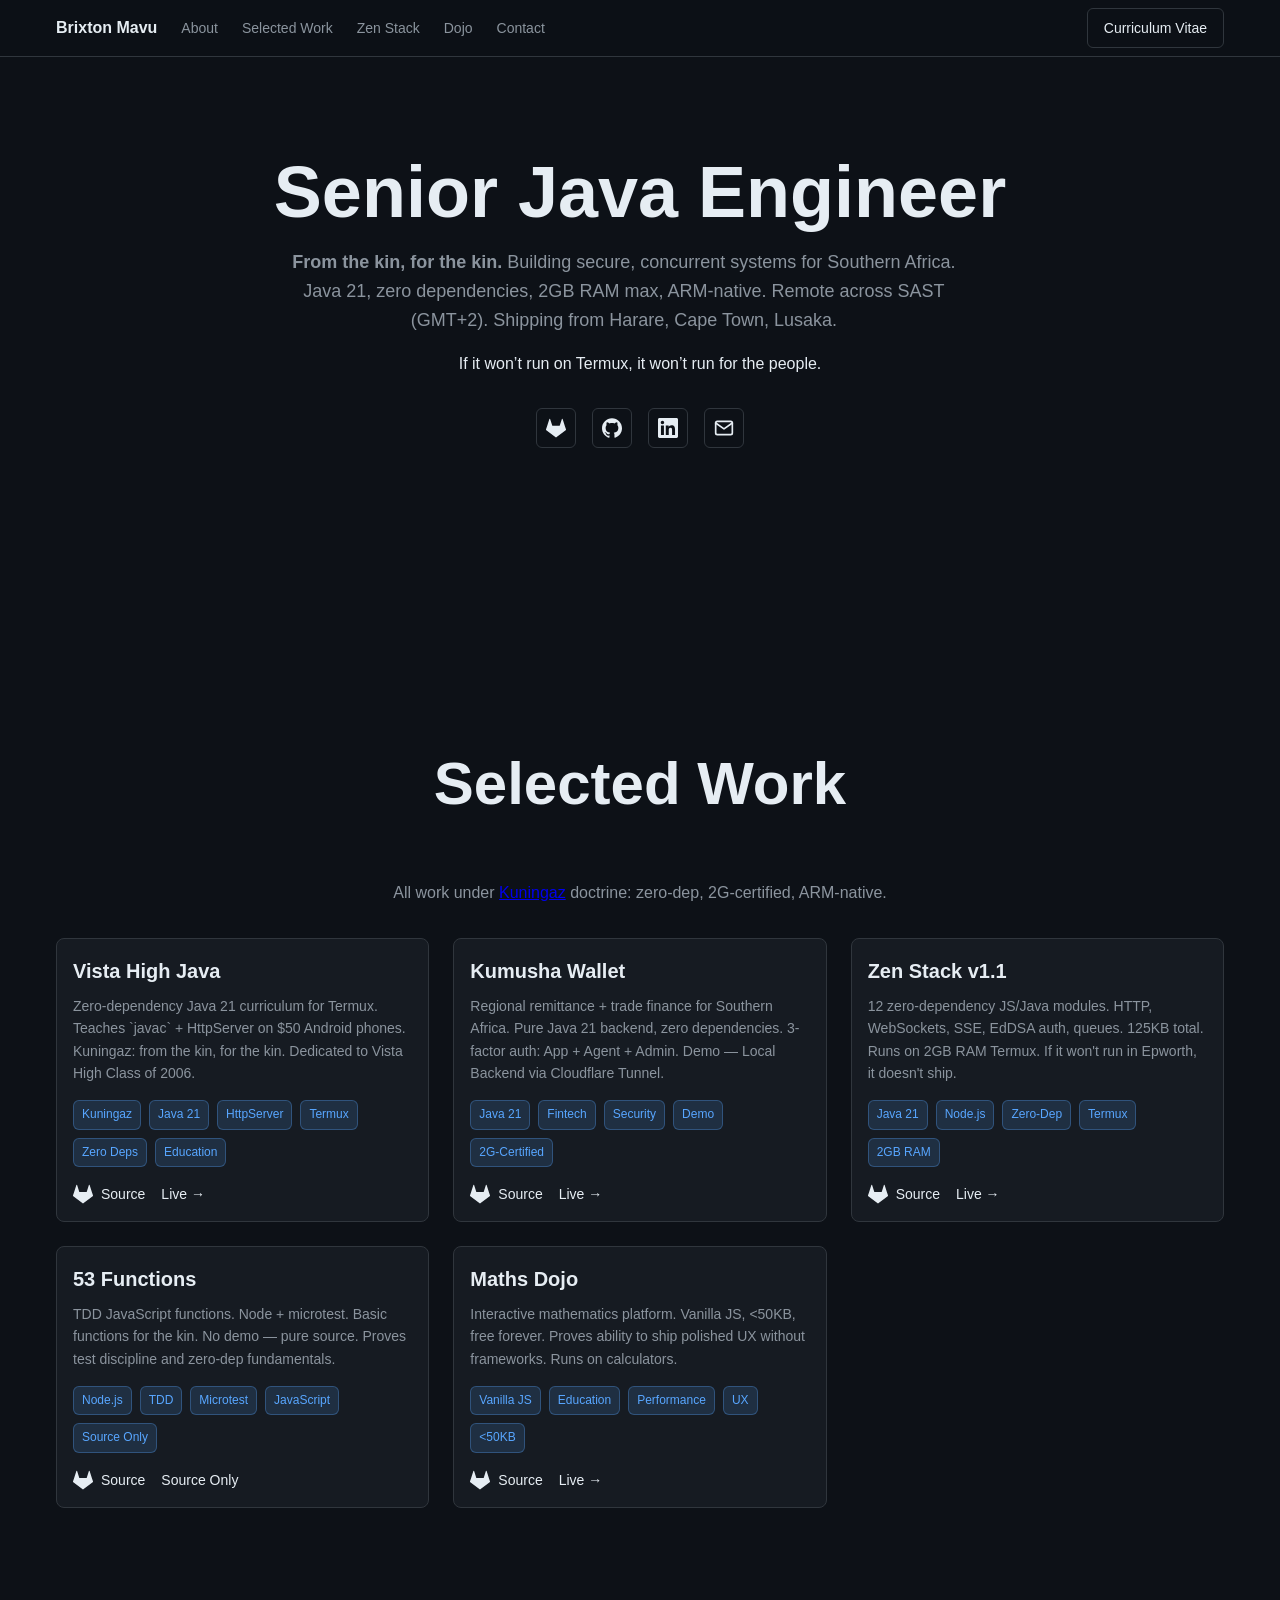
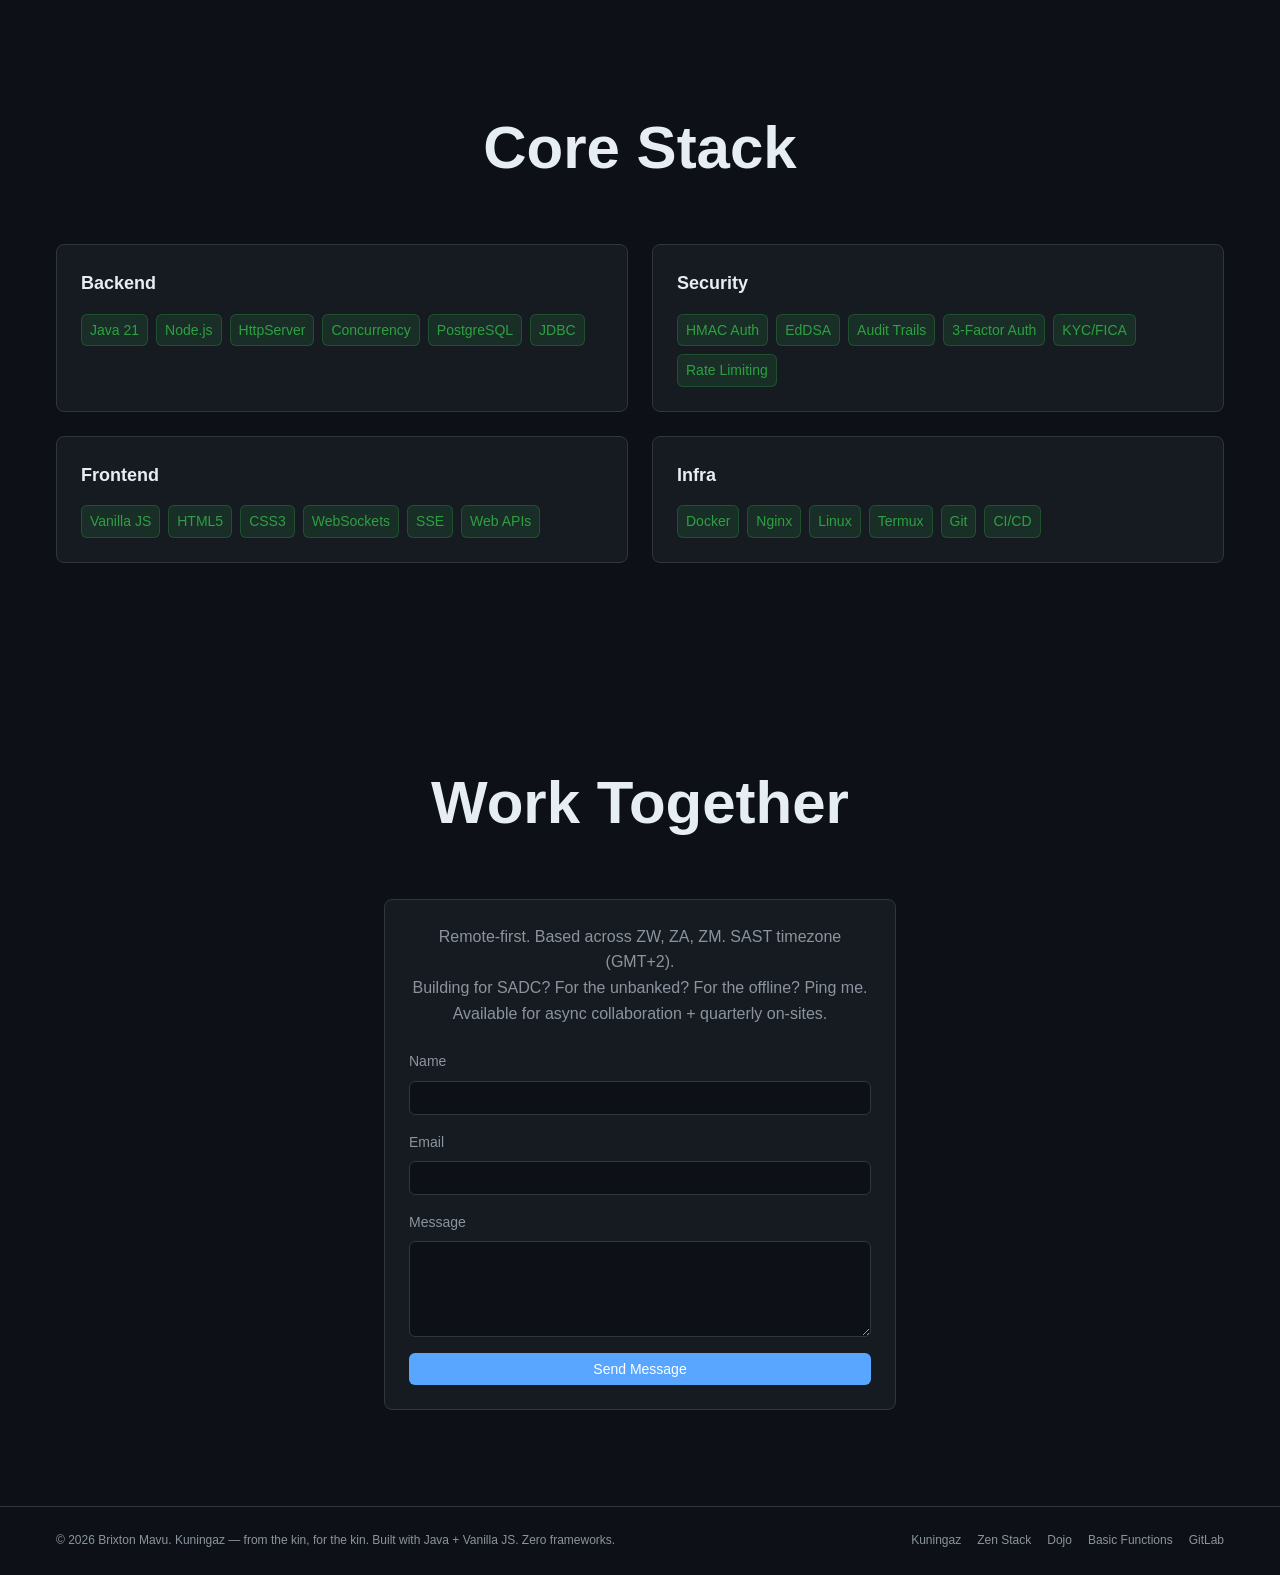
==== commit 4924424a: "new updates" ====
--- a/index.html
+++ b/index.html
@@ -3,8 +3,8 @@
 <head>
   <meta charset="UTF-8">
   <meta name="viewport" content="width=device-width, initial-scale=1.0">
-  <title>Brixton Mavu — Senior Java Engineer</title>
-  <meta name="description" content="Senior Java Engineer. Building secure, concurrent systems for Southern Africa. Java 17/21, zero dependencies, distributed ledgers. Remote SAST.">
+  <title>Brixton Mavu — Kuningaz | Senior Java Engineer</title>
+  <meta name="description" content="Senior Java Engineer. Kuningaz: from the kin, for the kin. Building secure, concurrent systems for Southern Africa. Java 21, zero dependencies, 2GB RAM max. Remote SAST.">
   <link rel="stylesheet" href="styles.css">
 </head>
 <body>
@@ -15,8 +15,8 @@
           <a href="kuningaz.html" class="brand-link">Brixton Mavu</a>
           <nav class="nav-menu">
             <a href="#about" class="nav-link">About</a>
-            <a href="#projects" class="nav-link">Projects</a>
-            <a href="zenstack.html" class="nav-link">Zen Stack</a>
+            <a href="#projects" class="nav-link">Selected Work</a>
+            <a href="https://mellow-flan-4e1799.netlify.app" class="nav-link">Zen Stack</a>
             <a href="dojo.html" class="nav-link">Dojo</a>
             <a href="#contact" class="nav-link">Contact</a>
           </nav>
@@ -35,11 +35,18 @@
           <div class="hero-text">
             <h1 class="hero-title">Senior Java Engineer</h1>
             <p class="hero-description">
-              Building secure, concurrent financial systems. Java 17/21, zero dependencies, human-centric security. 
-              Remote across SAST (GMT+2). Shipping for Southern Africa from Harare, Cape Town, Lusaka.
+              <strong>From the kin, for the kin.</strong> Building secure, concurrent systems for Southern Africa. 
+              Java 21, zero dependencies, 2GB RAM max, ARM-native. 
+              Remote across SAST (GMT+2). Shipping from Harare, Cape Town, Lusaka.
+            </p>
+            <p class="hero-tagline" style="margin-top:1rem;color:var(--gold);">
+              If it won’t run on Termux, it won’t run for the people.
             </p>
           </div>
           <div class="social-links">
+            <a href="https://gitlab.com/brixtonmavu" target="_blank" rel="noopener" class="social-btn" aria-label="GitLab">
+              <span class="icon icon-gitlab"></span>
+            </a>
             <a href="https://github.com/brixmavu" target="_blank" rel="noopener" class="social-btn" aria-label="GitHub">
               <span class="icon icon-github"></span>
             </a>
@@ -57,6 +64,9 @@
     <section id="projects" class="projects-section">
       <div class="container">
         <h2 class="section-title">Selected Work</h2>
+        <p style="text-align:center;margin-bottom:2rem;color:var(--text-dim);">
+          All work under <a href="kuningaz.html">Kuningaz</a> doctrine: zero-dep, 2G-certified, ARM-native.
+        </p>
         <div class="projects-grid" id="projects-grid">
           <!-- Injected by script.js -->
         </div>
@@ -70,7 +80,7 @@
           <div class="tech-card">
             <h3 class="tech-category">Backend</h3>
             <div class="tech-skills">
-              <span class="skill">Java 17/21</span>
+              <span class="skill">Java 21</span>
               <span class="skill">Node.js</span>
               <span class="skill">HttpServer</span>
               <span class="skill">Concurrency</span>
@@ -122,6 +132,7 @@
           <div class="contact-card">
             <p style="text-align:center;margin-bottom:1.5rem;color:var(--text-dim);">
               Remote-first. Based across ZW, ZA, ZM. SAST timezone (GMT+2).<br>
+              Building for SADC? For the unbanked? For the offline? Ping me.<br>
               Available for async collaboration + quarterly on-sites.
             </p>
             <form id="contact-form" class="contact-form">
@@ -153,14 +164,14 @@
     <div class="container">
       <div class="footer-content">
         <p class="footer-text">
-          © 2026 Brixton Mavu. Built with Java + Vanilla JS. Zero frameworks.
+          © 2026 Brixton Mavu. Kuningaz — from the kin, for the kin. Built with Java + Vanilla JS. Zero frameworks.
         </p>
         <nav class="footer-nav">
           <a href="kuningaz.html" class="footer-link">Kuningaz</a>
-          <a href="zenstack.html" class="footer-link">Zen Stack</a>
+          <a href="https://mellow-flan-4e1799.netlify.app" class="footer-link">Zen Stack</a>
           <a href="dojo.html" class="footer-link">Dojo</a>
-          <a href="53functions.html" class="footer-link">53 Functions</a>
-          <a href="https://github.com/brixmavu" class="footer-link">GitHub</a>
+          <a href="basic-fun.html" class="footer-link">Basic Functions</a>
+          <a href="https://gitlab.com/brixtonmavu" class="footer-link">GitLab</a>
         </nav>
       </div>
     </div>
--- a/styles.css
+++ b/styles.css
@@ -170,6 +170,7 @@
 }
 
 /* Icons */
+/* Icons */
 .icon {
     display: inline-block;
     width: 1.25rem;
@@ -182,6 +183,13 @@
     mask: url("data:image/svg+xml,%3Csvg xmlns='http://www.w3.org/2000/svg' viewBox='0 0 24 24'%3E%3Cpath fill='currentColor' d='M12 .297c-6.63 0-12 5.373-12 12 0 5.303 3.438 9.8 8.205 11.385.6.113.82-.258.82-.577 0-.285-.01-1.04-.015-2.04-3.338.724-4.042-1.61-4.042-1.61C4.422 18.07 3.633 17.7 3.633 17.7c-1.087-.744.084-.729.084-.729 1.205.084 1.838 1.236 1.838 1.236 1.07 1.835 2.809 1.305 3.495.998.108-.776.417-1.305.76-1.605-2.665-.3-5.466-1.332-5.466-5.93 0-1.31.465-2.38 1.235-3.22-.135-.303-.54-1.523.105-3.176 0 0 1.005-.322 3.3 1.23.96-.267 1.98-.399 3-.405 1.02.006 2.04.138 3 .405 2.28-1.552 3.285-1.23 3.285-1.23.645 1.653.24 2.873.12 3.176.765.84 1.23 1.91 1.23 3.22 0 4.61-2.805 5.625-5.475 5.92.42.36.81 1.096.81 2.22 0 1.606-.015 2.896-.015 3.286 0 .315.21.69.825.57C20.565 22.092 24 17.592 24 12.297c0-6.627-5.373-12-12-12'/%3E%3C/svg%3E") no-repeat center;
     mask-size: contain;
     -webkit-mask: url("data:image/svg+xml,%3Csvg xmlns='http://www.w3.org/2000/svg' viewBox='0 0 24 24'%3E%3Cpath fill='currentColor' d='M12 .297c-6.63 0-12 5.373-12 12 0 5.303 3.438 9.8 8.205 11.385.6.113.82-.258.82-.577 0-.285-.01-1.04-.015-2.04-3.338.724-4.042-1.61-4.042-1.61C4.422 18.07 3.633 17.7 3.633 17.7c-1.087-.744.084-.729.084-.729 1.205.084 1.838 1.236 1.838 1.236 1.07 1.835 2.809 1.305 3.495.998.108-.776.417-1.305.76-1.605-2.665-.3-5.466-1.332-5.466-5.93 0-1.31.465-2.38 1.235-3.22-.135-.303-.54-1.523.105-3.176 0 0 1.005-.322 3.3 1.23.96-.267 1.98-.399 3-.405 1.02.006 2.04.138 3 .405 2.28-1.552 3.285-1.23 3.285-1.23.645 1.653.24 2.873.12 3.176.765.84 1.23 1.91 1.23 3.22 0 4.61-2.805 5.625-5.475 5.92.42.36.81 1.096.81 2.22 0 1.606-.015 2.896-.015 3.286 0 .315.21.69.825.57C20.565 22.092 24 17.592 24 12.297c0-6.627-5.373-12-12-12'/%3E%3C/svg%3E") no-repeat center;
+    -webkit-mask-size: contain;
+}
+
+.icon-gitlab {
+    mask: url("data:image/svg+xml,%3Csvg xmlns='http://www.w3.org/2000/svg' viewBox='0 0 24 24'%3E%3Cpath fill='currentColor' d='M23.955 13.587l-1.342-4.135-2.664-8.189a.455.455 0 0 0-.867 0L16.418 9.45H7.582L4.918 1.263a.455.455 0 0 0-.867 0L1.387 9.452 0.045 13.587a.924.924 0 0 0 .336 1.032L12 23.492l11.619-8.873a.922.922 0 0 0 .336-1.032z'/%3E%3C/svg%3E") no-repeat center;
+    mask-size: contain;
+    -webkit-mask: url("data:image/svg+xml,%3Csvg xmlns='http://www.w3.org/2000/svg' viewBox='0 0 24 24'%3E%3Cpath fill='currentColor' d='M23.955 13.587l-1.342-4.135-2.664-8.189a.455.455 0 0 0-.867 0L16.418 9.45H7.582L4.918 1.263a.455.455 0 0 0-.867 0L1.387 9.452 0.045 13.587a.924.924 0 0 0 .336 1.032L12 23.492l11.619-8.873a.922.922 0 0 0 .336-1.032z'/%3E%3C/svg%3E") no-repeat center;
     -webkit-mask-size: contain;
 }
 
